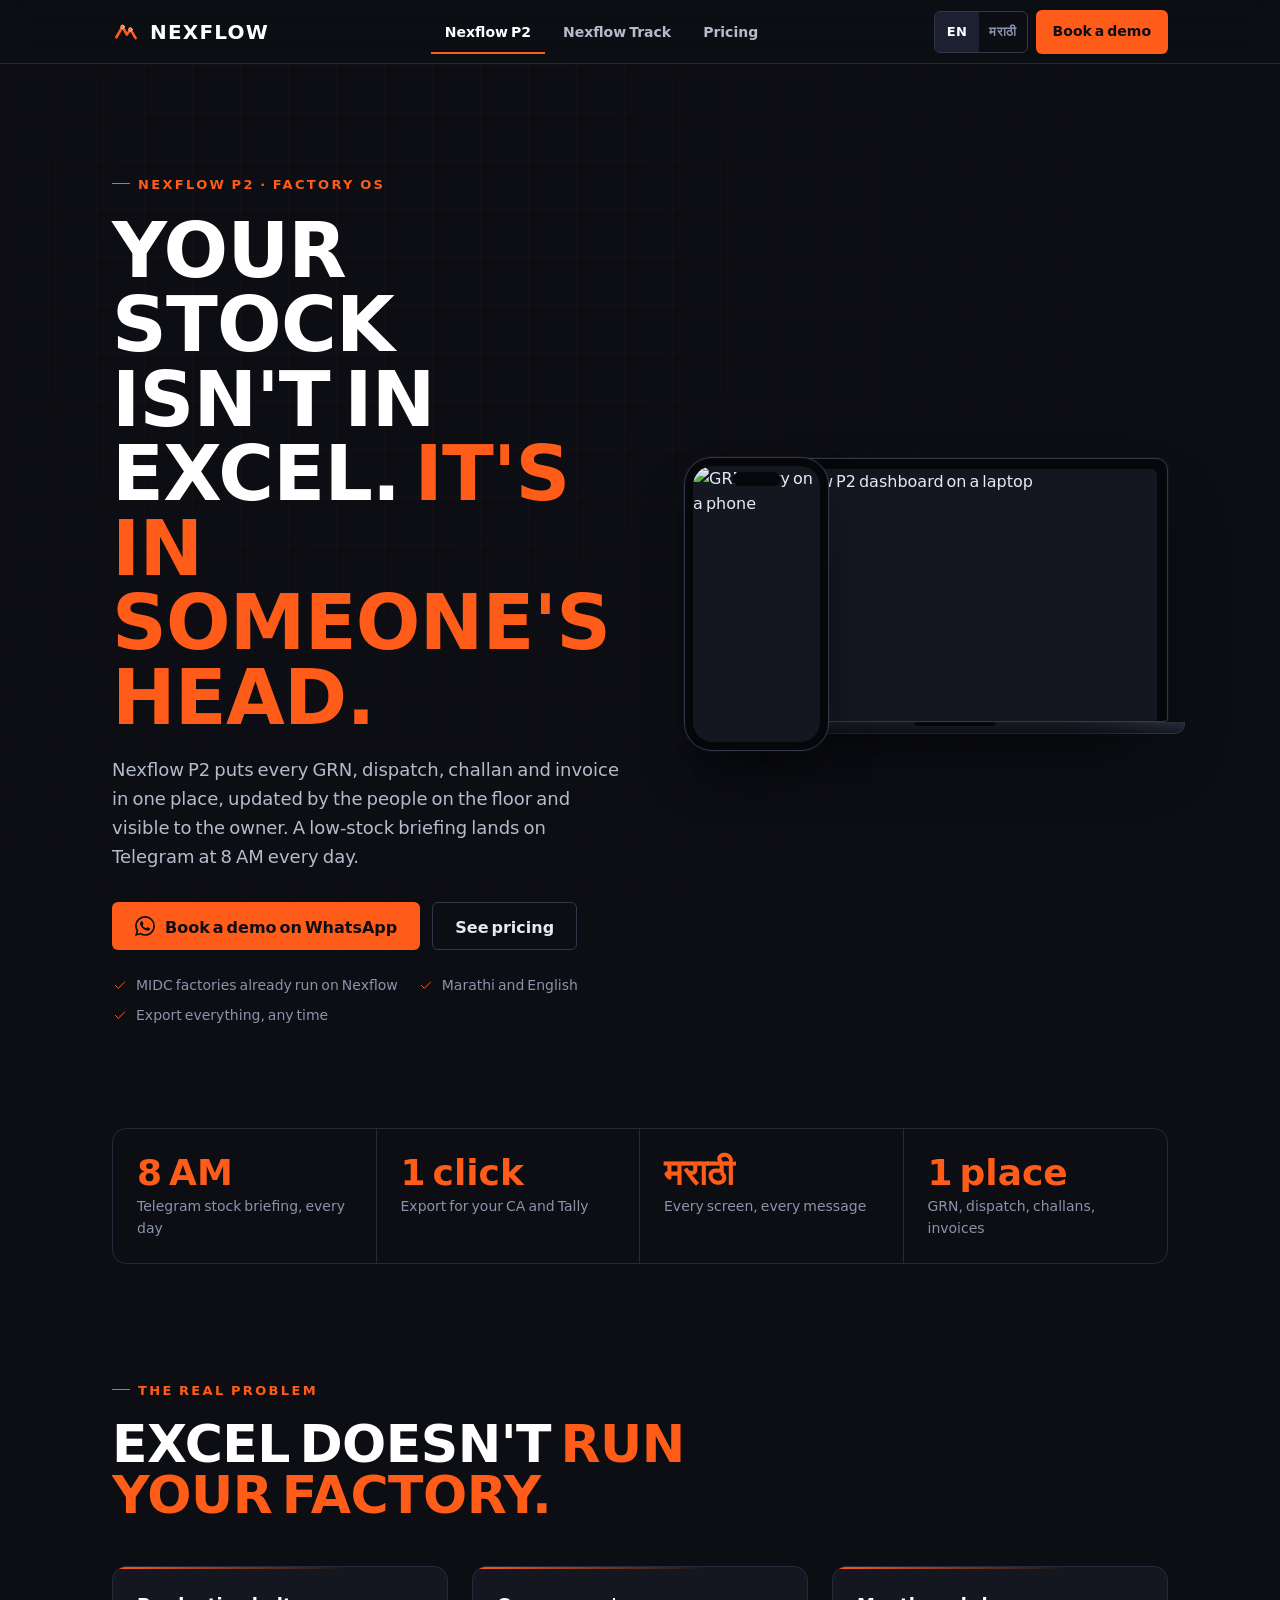
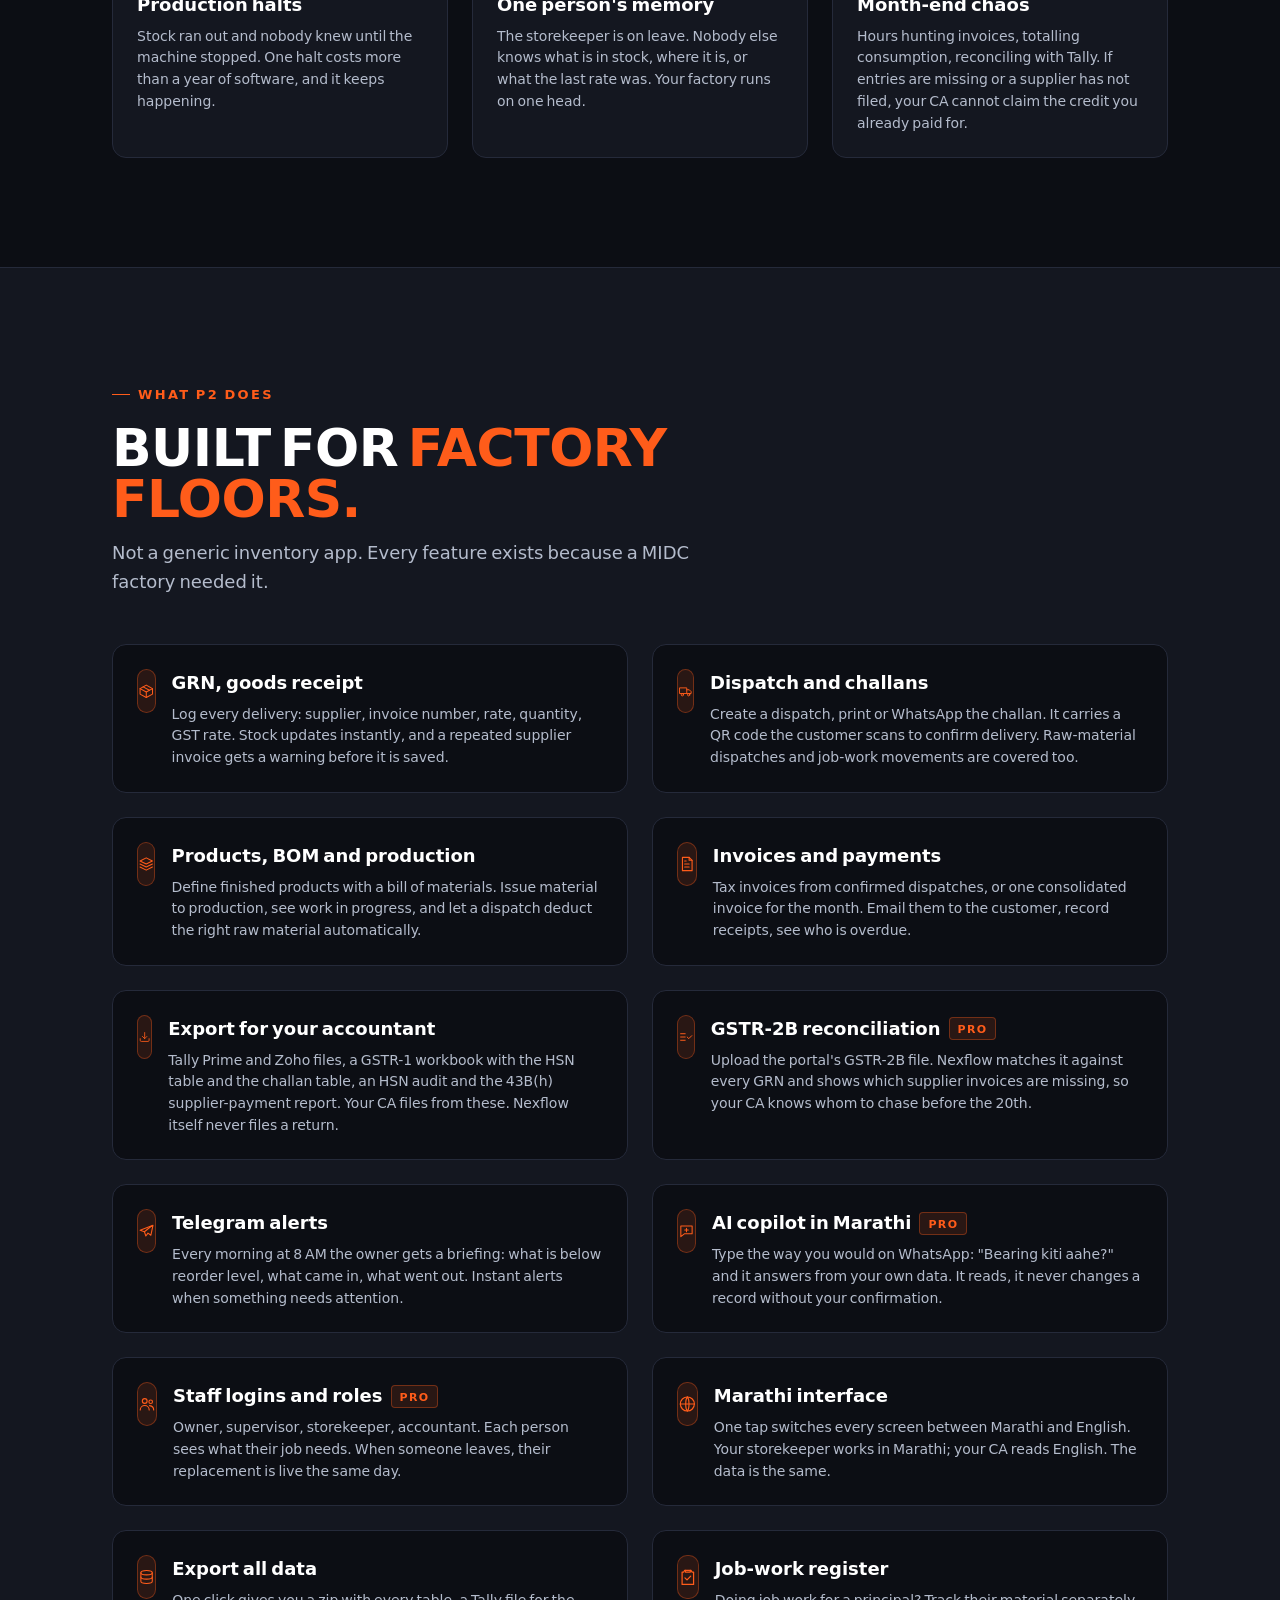
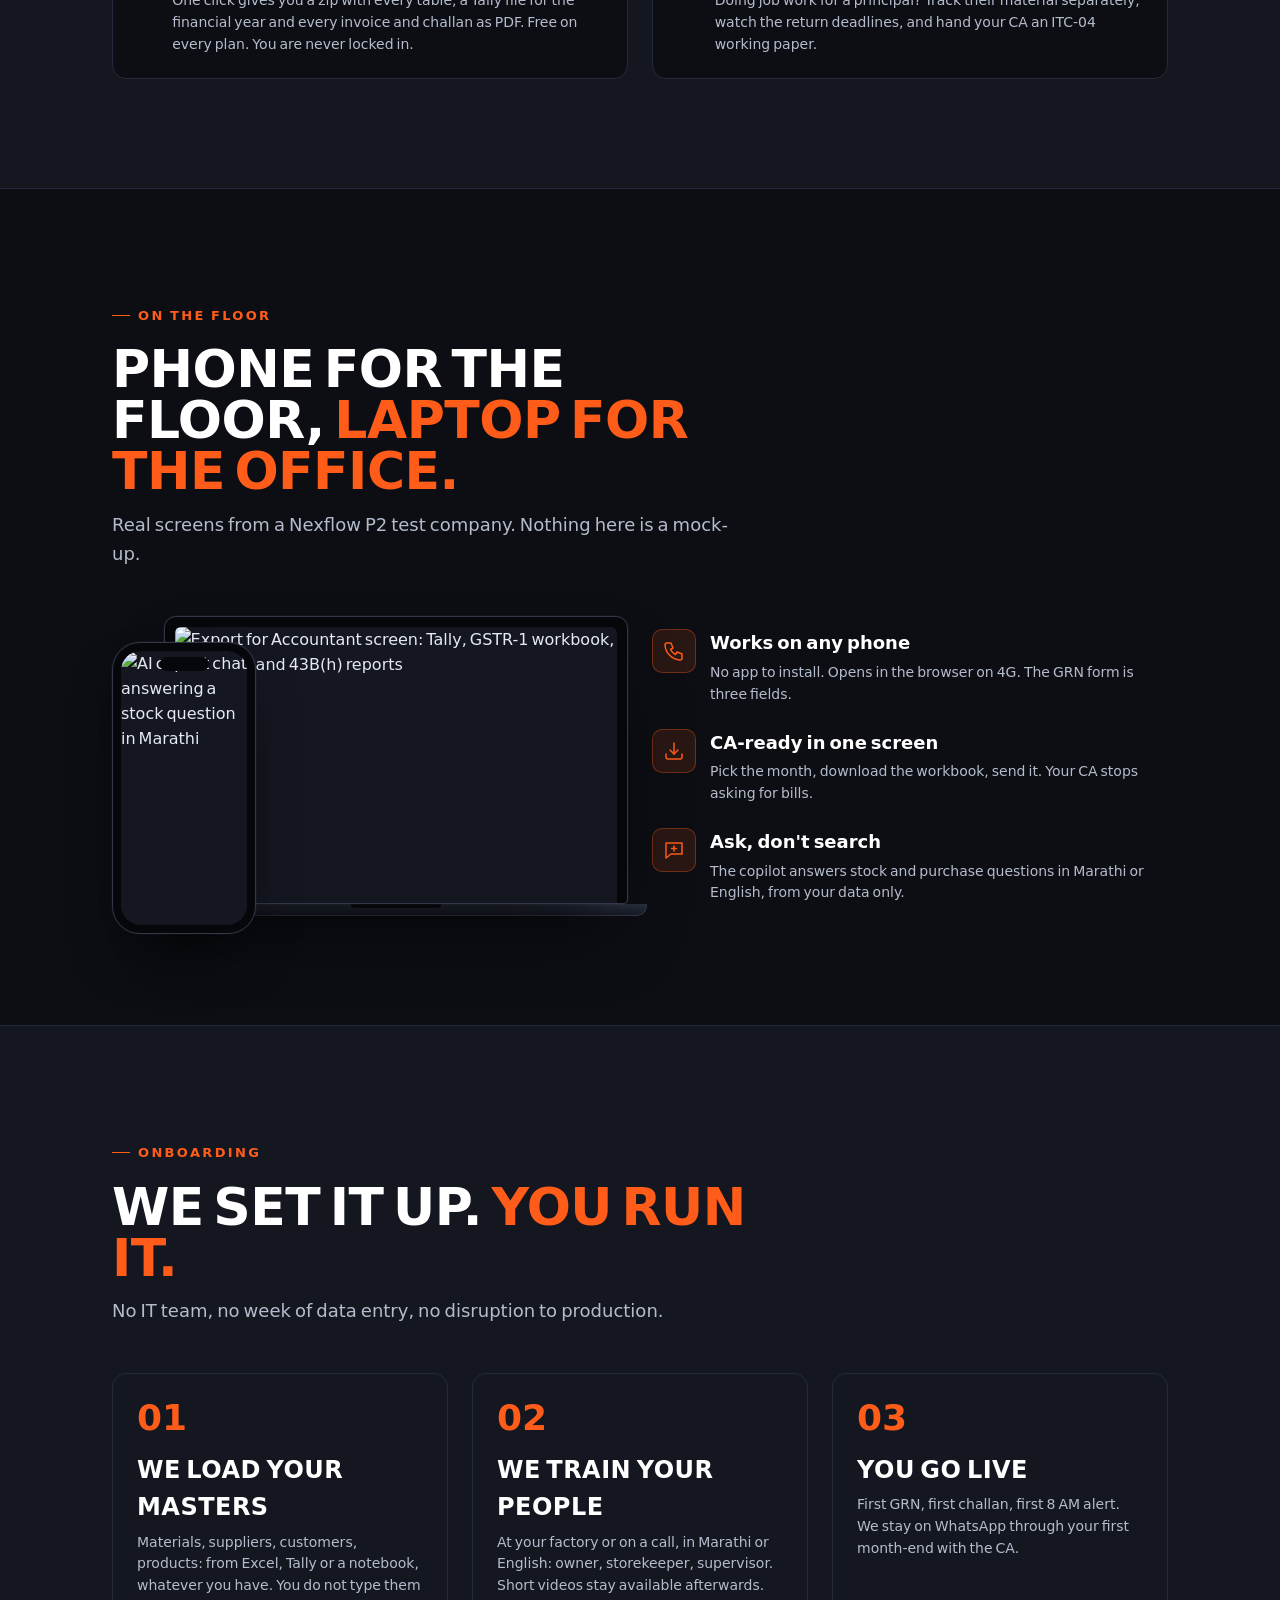
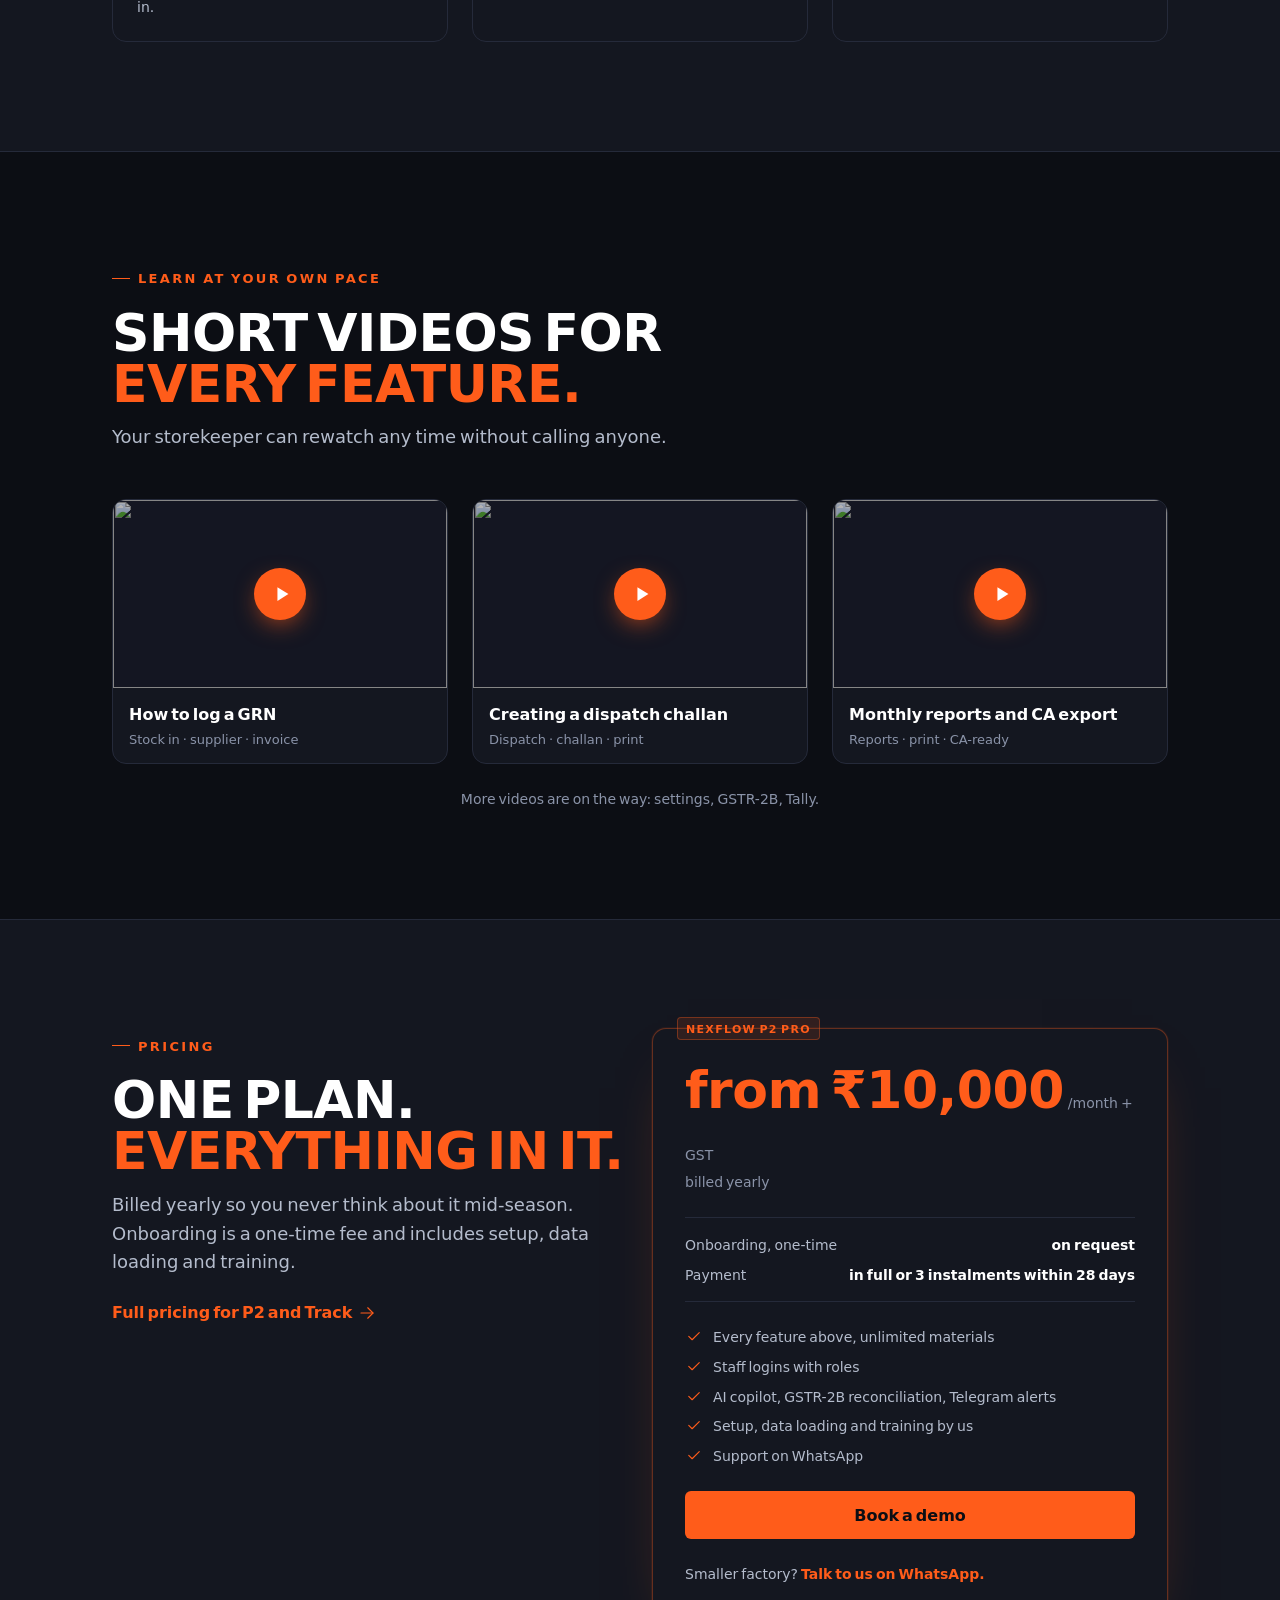
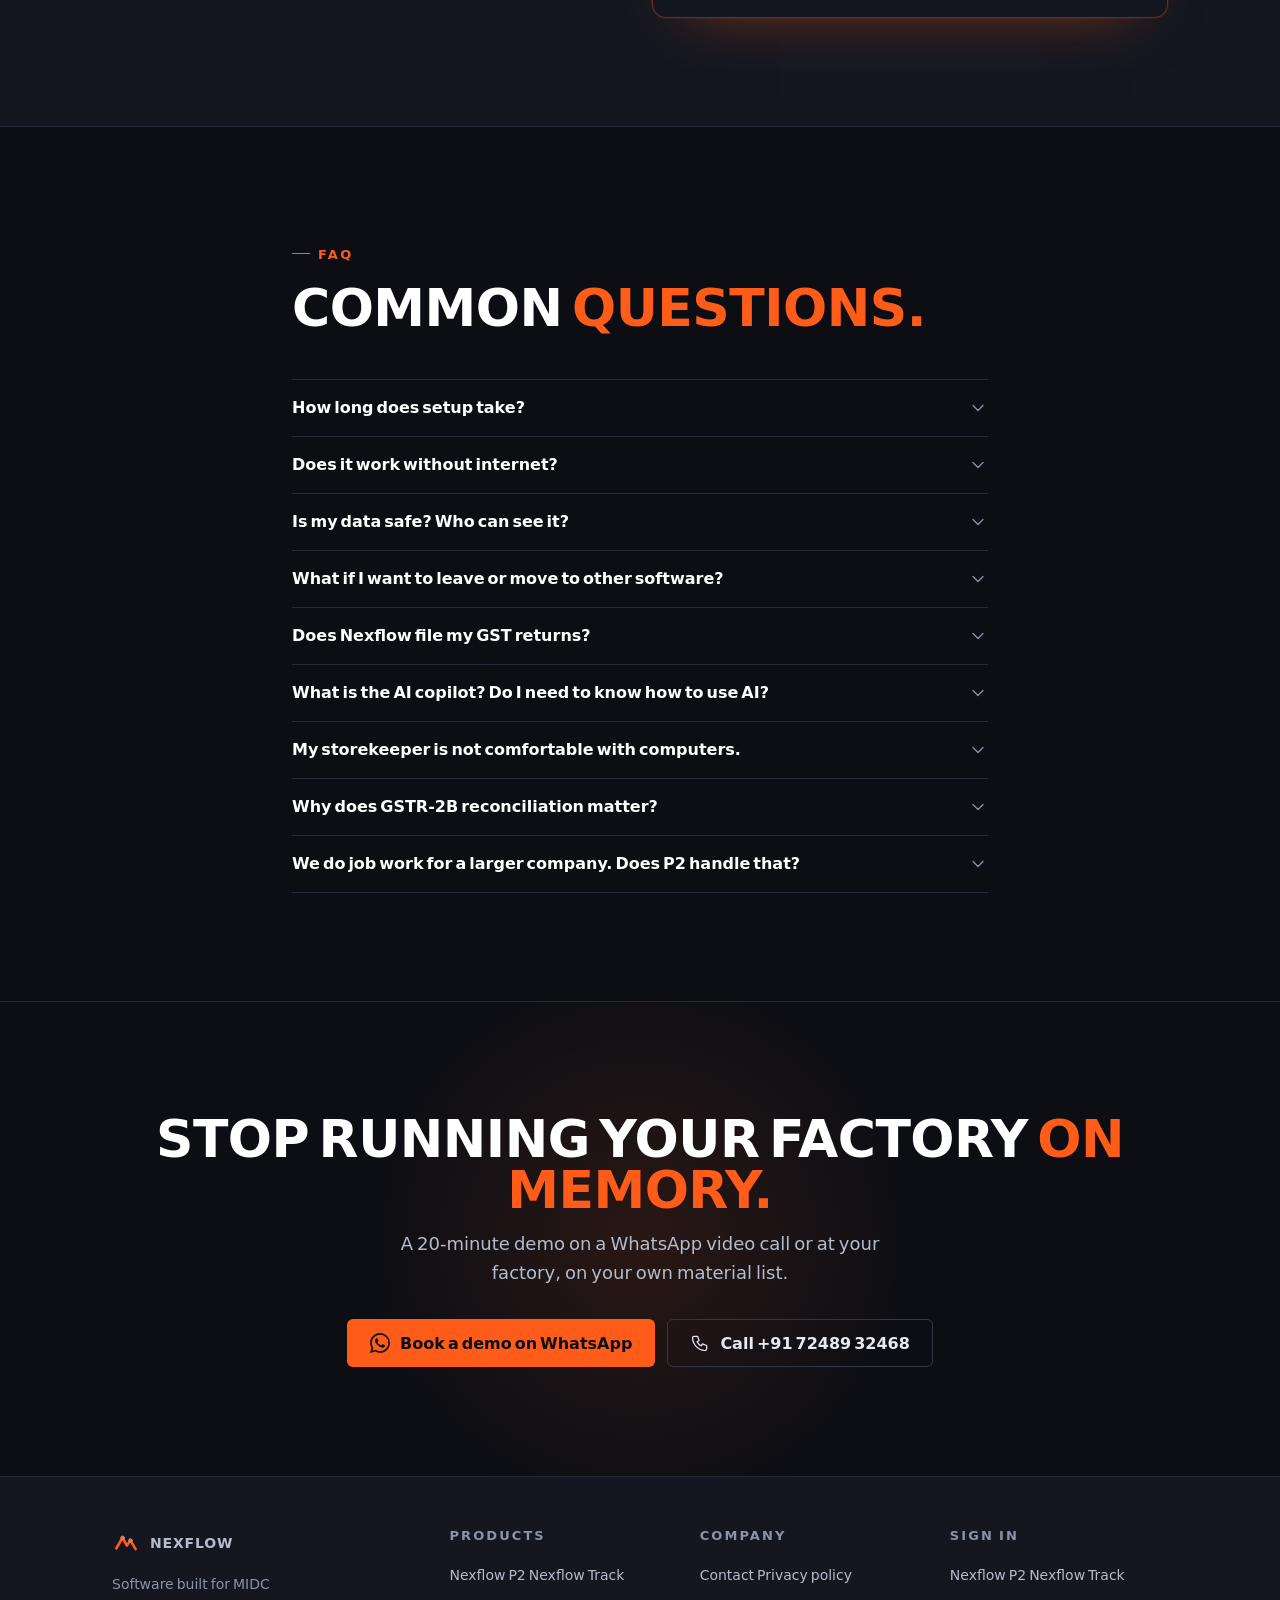
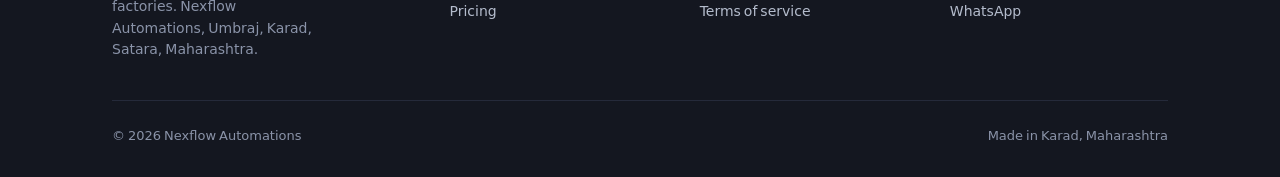
==== p2.html @ fe3bea5f "Site v2: company home, P2, Track placeholder, pricing, privacy, terms (static HTML/CSS/JS, no build)" ====
<!DOCTYPE html>
<html lang="en">
<head>
<meta charset="UTF-8">
<meta name="viewport" content="width=device-width, initial-scale=1">
<title>Nexflow P2 — Raw material, GRN, challans and CA exports for MIDC factories</title>
<meta name="description" content="Nexflow P2 is the factory OS for MIDC manufacturers: raw material stock, GRN, dispatch and challans, BOM, invoices, Tally and GSTR-1 exports, GSTR-2B reconciliation, Telegram alerts and an AI copilot in Marathi.">
<link rel="canonical" href="https://www.nexflowautomations.in/p2">
<meta property="og:type" content="website">
<meta property="og:site_name" content="Nexflow Automations">
<meta property="og:title" content="Nexflow P2 — The factory OS for MIDC manufacturers">
<meta property="og:description" content="Stock, GRN, challans, invoices and the CA's month-end in one place. Marathi and English. Telegram alert at 8 AM every day.">
<meta property="og:url" content="https://www.nexflowautomations.in/p2">
<meta property="og:image" content="https://www.nexflowautomations.in/assets/og.png">
<meta property="og:image:width" content="1200">
<meta property="og:image:height" content="630">
<meta property="og:locale" content="en_IN">
<meta name="twitter:card" content="summary_large_image">
<meta name="theme-color" content="#0c0e14">
<link rel="icon" href="assets/favicon.svg" type="image/svg+xml">
<link rel="icon" href="assets/favicon-32.png" sizes="32x32" type="image/png">
<link rel="apple-touch-icon" href="assets/apple-touch-icon.png">
<link rel="preload" href="assets/fonts/BarlowCondensed-900.woff2" as="font" type="font/woff2" crossorigin>
<link rel="preload" href="assets/fonts/Barlow-400.woff2" as="font" type="font/woff2" crossorigin>
<link rel="stylesheet" href="css/site.css">
<script>document.documentElement.classList.add('js');</script>
<script src="js/site.js" defer></script>
<script type="application/ld+json">
{
  "@context": "https://schema.org",
  "@type": "SoftwareApplication",
  "name": "Nexflow P2",
  "applicationCategory": "BusinessApplication",
  "operatingSystem": "Web",
  "url": "https://www.nexflowautomations.in/p2",
  "description": "Raw material inventory, GRN, dispatch and challans, BOM, invoices, CA and Tally exports, GSTR-2B reconciliation and Telegram alerts for MIDC manufacturing factories.",
  "inLanguage": ["en", "mr"],
  "publisher": { "@id": "https://www.nexflowautomations.in/#org" }
}
</script>
</head>
<body>

<!-- header -->
<a class="sr-only" href="#main" data-i18n="nav.skip">Skip to content</a>
<header class="site-header">
  <div class="container">
    <a class="brand" href="/" aria-label="Nexflow Automations, home"><svg class="icon" aria-hidden="true" viewBox="0 0 64 64"><use href="assets/icons.svg#mark"/></svg>Nexflow</a>
    <nav class="nav" aria-label="Main">
      <a class="nav-link" href="/p2" data-i18n="nav.p2">Nexflow P2</a>
      <a class="nav-link" href="/track" data-i18n="nav.track">Nexflow Track</a>
      <a class="nav-link" href="/pricing" data-i18n="nav.pricing">Pricing</a>
    </nav>
    <div class="header-actions">
      <div class="lang-toggle" role="group" aria-label="Language">
        <button type="button" data-lang="en" aria-pressed="true" lang="en">EN</button>
        <button type="button" data-lang="mr" aria-pressed="false" lang="mr">मराठी</button>
      </div>
      <a class="btn btn--primary btn--sm header-cta" data-cta="p2" href="https://wa.me/917248932468?text=Hi%20Nexflow%2C%20I%20want%20a%20demo%20of%20Nexflow%20P2%20for%20my%20factory.">Book a demo</a>
      <button type="button" class="menu-btn" aria-expanded="false" aria-controls="drawer" aria-label="Menu"><svg class="icon" aria-hidden="true"><use href="assets/icons.svg#menu"/></svg></button>
    </div>
  </div>
</header>
<div class="drawer" id="drawer" data-open="false">
  <a href="/p2" data-i18n="nav.p2">Nexflow P2</a>
  <a href="/track" data-i18n="nav.track">Nexflow Track</a>
  <a href="/pricing" data-i18n="nav.pricing">Pricing</a>
  <a href="https://nexflowautomations.in/login.html" data-i18n="nav.signinP2">Sign in to Nexflow P2</a>
  <a href="https://track.nexflowautomations.in/" data-i18n="nav.signinTrack">Sign in to Nexflow Track</a>
  <a class="btn btn--primary" data-cta="p2" href="https://wa.me/917248932468?text=Hi%20Nexflow%2C%20I%20want%20a%20demo%20of%20Nexflow%20P2%20for%20my%20factory.">Book a demo</a>
</div>
<!-- /header -->

<main id="main">

<!-- HERO -->
<section class="hero">
  <div class="container hero__inner">
    <div class="hero__copy">
      <p class="eyebrow" data-i18n="p2.hero.eyebrow">Nexflow P2 · Factory OS</p>
      <h1 class="display display--hero" data-i18n-html="p2.hero.title">Your stock isn't in Excel. <em>It's in someone's head.</em></h1>
      <p class="lead" data-i18n="p2.hero.lead">Nexflow P2 puts every GRN, dispatch, challan and invoice in one place, updated by the people on the floor and visible to the owner. A low-stock briefing lands on Telegram at 8 AM every day.</p>
      <div class="btn-row">
        <a class="btn btn--primary" data-cta="p2" href="https://wa.me/917248932468?text=Hi%20Nexflow%2C%20I%20want%20a%20demo%20of%20Nexflow%20P2%20for%20my%20factory."><svg class="icon icon--fill" aria-hidden="true"><use href="assets/icons.svg#whatsapp"/></svg><span data-i18n="cta.demo">Book a demo on WhatsApp</span></a>
        <a class="btn btn--ghost" href="#pricing" data-i18n="cta.pricing">See pricing</a>
      </div>
      <ul class="hero__trust">
        <li><svg class="icon" aria-hidden="true"><use href="assets/icons.svg#check"/></svg><span data-i18n="trust.live">MIDC factories already run on Nexflow</span></li>
        <li><svg class="icon" aria-hidden="true"><use href="assets/icons.svg#check"/></svg><span data-i18n="trust.lang">Marathi and English</span></li>
        <li><svg class="icon" aria-hidden="true"><use href="assets/icons.svg#check"/></svg><span data-i18n="trust.export">Export everything, any time</span></li>
      </ul>
    </div>
    <div class="hero__visual reveal">
      <div class="device-laptop">
        <div class="device-laptop__screen">
          <picture>
            <source srcset="assets/shots/dashboard-laptop.webp" type="image/webp">
            <img src="assets/shots/dashboard-laptop.jpg" width="1440" height="900" alt="Nexflow P2 dashboard on a laptop" fetchpriority="high" decoding="async">
          </picture>
        </div>
        <div class="device-laptop__base"></div>
      </div>
      <div class="device-phone">
        <picture>
          <source srcset="assets/shots/grn-phone.webp" type="image/webp">
          <img src="assets/shots/grn-phone.jpg" width="780" height="1688" alt="GRN entry on a phone" loading="lazy" decoding="async">
        </picture>
      </div>
    </div>
  </div>
</section>

<!-- STRIP -->
<div class="container reveal">
  <div class="strip">
    <div class="strip__item"><div class="strip__n">8 AM</div><div class="strip__l" data-i18n="p2.strip.1">Telegram stock briefing, every day</div></div>
    <div class="strip__item"><div class="strip__n" data-i18n="p2.strip.2n">1 click</div><div class="strip__l" data-i18n="p2.strip.2">Export for your CA and Tally</div></div>
    <div class="strip__item"><div class="strip__n" lang="mr">मराठी</div><div class="strip__l" data-i18n="p2.strip.3">Every screen, every message</div></div>
    <div class="strip__item"><div class="strip__n" data-i18n="p2.strip.4n">1 place</div><div class="strip__l" data-i18n="p2.strip.4">GRN, dispatch, challans, invoices</div></div>
  </div>
</div>

<!-- PROBLEM -->
<section class="section" id="problem">
  <div class="container">
    <div class="section-head reveal">
      <p class="eyebrow" data-i18n="p2.problem.eyebrow">The real problem</p>
      <h2 class="display display--xl" data-i18n-html="p2.problem.title">Excel doesn't <em>run your factory.</em></h2>
    </div>
    <div class="grid grid--3">
      <article class="card problem reveal">
        <h3 data-i18n="p2.problem.1t">Production halts</h3>
        <p data-i18n="p2.problem.1d">Stock ran out and nobody knew until the machine stopped. One halt costs more than a year of software, and it keeps happening.</p>
      </article>
      <article class="card problem reveal" data-delay="1">
        <h3 data-i18n="p2.problem.2t">One person's memory</h3>
        <p data-i18n="p2.problem.2d">The storekeeper is on leave. Nobody else knows what is in stock, where it is, or what the last rate was. Your factory runs on one head.</p>
      </article>
      <article class="card problem reveal" data-delay="2">
        <h3 data-i18n="p2.problem.3t">Month-end chaos</h3>
        <p data-i18n="p2.problem.3d">Hours hunting invoices, totalling consumption, reconciling with Tally. If entries are missing or a supplier has not filed, your CA cannot claim the credit you already paid for.</p>
      </article>
    </div>
  </div>
</section>

<!-- FEATURES -->
<section class="section section--surface" id="features">
  <div class="container">
    <div class="section-head reveal">
      <p class="eyebrow" data-i18n="p2.features.eyebrow">What P2 does</p>
      <h2 class="display display--xl" data-i18n-html="p2.features.title">Built for <em>factory floors.</em></h2>
      <p class="lead" data-i18n="p2.features.lead">Not a generic inventory app. Every feature exists because a MIDC factory needed it.</p>
    </div>
    <div class="grid grid--2">
      <article class="card card--bg feature reveal">
        <span class="icon-box"><svg class="icon" aria-hidden="true"><use href="assets/icons.svg#grn"/></svg></span>
        <div><h3 data-i18n="p2.f.grn.t">GRN, goods receipt</h3><p data-i18n="p2.f.grn.d">Log every delivery: supplier, invoice number, rate, quantity, GST rate. Stock updates instantly, and a repeated supplier invoice gets a warning before it is saved.</p></div>
      </article>
      <article class="card card--bg feature reveal" data-delay="1">
        <span class="icon-box"><svg class="icon" aria-hidden="true"><use href="assets/icons.svg#dispatch"/></svg></span>
        <div><h3 data-i18n="p2.f.dispatch.t">Dispatch and challans</h3><p data-i18n="p2.f.dispatch.d">Create a dispatch, print or WhatsApp the challan. It carries a QR code the customer scans to confirm delivery. Raw-material dispatches and job-work movements are covered too.</p></div>
      </article>
      <article class="card card--bg feature reveal">
        <span class="icon-box"><svg class="icon" aria-hidden="true"><use href="assets/icons.svg#bom"/></svg></span>
        <div><h3 data-i18n="p2.f.bom.t">Products, BOM and production</h3><p data-i18n="p2.f.bom.d">Define finished products with a bill of materials. Issue material to production, see work in progress, and let a dispatch deduct the right raw material automatically.</p></div>
      </article>
      <article class="card card--bg feature reveal" data-delay="1">
        <span class="icon-box"><svg class="icon" aria-hidden="true"><use href="assets/icons.svg#invoice"/></svg></span>
        <div><h3 data-i18n="p2.f.invoice.t">Invoices and payments</h3><p data-i18n="p2.f.invoice.d">Tax invoices from confirmed dispatches, or one consolidated invoice for the month. Email them to the customer, record receipts, see who is overdue.</p></div>
      </article>
      <article class="card card--bg feature reveal">
        <span class="icon-box"><svg class="icon" aria-hidden="true"><use href="assets/icons.svg#export"/></svg></span>
        <div><h3 data-i18n="p2.f.export.t">Export for your accountant</h3><p data-i18n="p2.f.export.d">Tally Prime and Zoho files, a GSTR-1 workbook with the HSN table and the challan table, an HSN audit and the 43B(h) supplier-payment report. Your CA files from these. Nexflow itself never files a return.</p></div>
      </article>
      <article class="card card--bg feature reveal" data-delay="1">
        <span class="icon-box"><svg class="icon" aria-hidden="true"><use href="assets/icons.svg#reconcile"/></svg></span>
        <div><h3><span data-i18n="p2.f.gstr2b.t">GSTR-2B reconciliation</span> <span class="tag">Pro</span></h3><p data-i18n="p2.f.gstr2b.d">Upload the portal's GSTR-2B file. Nexflow matches it against every GRN and shows which supplier invoices are missing, so your CA knows whom to chase before the 20th.</p></div>
      </article>
      <article class="card card--bg feature reveal">
        <span class="icon-box"><svg class="icon" aria-hidden="true"><use href="assets/icons.svg#telegram"/></svg></span>
        <div><h3 data-i18n="p2.f.telegram.t">Telegram alerts</h3><p data-i18n="p2.f.telegram.d">Every morning at 8 AM the owner gets a briefing: what is below reorder level, what came in, what went out. Instant alerts when something needs attention.</p></div>
      </article>
      <article class="card card--bg feature reveal" data-delay="1">
        <span class="icon-box"><svg class="icon" aria-hidden="true"><use href="assets/icons.svg#ai"/></svg></span>
        <div><h3><span data-i18n="p2.f.ai.t">AI copilot in Marathi</span> <span class="tag">Pro</span></h3><p data-i18n="p2.f.ai.d">Type the way you would on WhatsApp: "Bearing kiti aahe?" and it answers from your own data. It reads, it never changes a record without your confirmation.</p></div>
      </article>
      <article class="card card--bg feature reveal">
        <span class="icon-box"><svg class="icon" aria-hidden="true"><use href="assets/icons.svg#staff"/></svg></span>
        <div><h3><span data-i18n="p2.f.staff.t">Staff logins and roles</span> <span class="tag">Pro</span></h3><p data-i18n="p2.f.staff.d">Owner, supervisor, storekeeper, accountant. Each person sees what their job needs. When someone leaves, their replacement is live the same day.</p></div>
      </article>
      <article class="card card--bg feature reveal" data-delay="1">
        <span class="icon-box"><svg class="icon" aria-hidden="true"><use href="assets/icons.svg#language"/></svg></span>
        <div><h3 data-i18n="p2.f.lang.t">Marathi interface</h3><p data-i18n="p2.f.lang.d">One tap switches every screen between Marathi and English. Your storekeeper works in Marathi; your CA reads English. The data is the same.</p></div>
      </article>
      <article class="card card--bg feature reveal">
        <span class="icon-box"><svg class="icon" aria-hidden="true"><use href="assets/icons.svg#database"/></svg></span>
        <div><h3 data-i18n="p2.f.exportall.t">Export all data</h3><p data-i18n="p2.f.exportall.d">One click gives you a zip with every table, a Tally file for the financial year and every invoice and challan as PDF. Free on every plan. You are never locked in.</p></div>
      </article>
      <article class="card card--bg feature reveal" data-delay="1">
        <span class="icon-box"><svg class="icon" aria-hidden="true"><use href="assets/icons.svg#track"/></svg></span>
        <div><h3 data-i18n="p2.f.jobwork.t">Job-work register</h3><p data-i18n="p2.f.jobwork.d">Doing job work for a principal? Track their material separately, watch the return deadlines, and hand your CA an ITC-04 working paper.</p></div>
      </article>
    </div>
  </div>
</section>

<!-- SCREENS -->
<section class="section" id="screens">
  <div class="container">
    <div class="section-head reveal">
      <p class="eyebrow" data-i18n="p2.screens.eyebrow">On the floor</p>
      <h2 class="display display--xl" data-i18n-html="p2.screens.title">Phone for the floor, <em>laptop for the office.</em></h2>
      <p class="lead" data-i18n="p2.screens.lead">Real screens from a Nexflow P2 test company. Nothing here is a mock-up.</p>
    </div>
    <div class="grid grid--2" style="align-items:center">
      <div class="shot-pair reveal">
        <div class="device-laptop">
          <div class="device-laptop__screen">
            <picture>
              <source srcset="assets/shots/export-laptop.webp" type="image/webp">
              <img src="assets/shots/export-laptop.jpg" width="1440" height="900" alt="Export for Accountant screen: Tally, GSTR-1 workbook, HSN audit and 43B(h) reports" loading="lazy" decoding="async">
            </picture>
          </div>
          <div class="device-laptop__base"></div>
        </div>
        <div class="device-phone">
          <picture>
            <source srcset="assets/shots/chat-phone.webp" type="image/webp">
            <img src="assets/shots/chat-phone.jpg" width="780" height="1688" alt="AI copilot chat answering a stock question in Marathi" loading="lazy" decoding="async">
          </picture>
        </div>
      </div>
      <div class="reveal" data-delay="1">
        <div class="why">
          <div class="why__item"><span class="icon-box"><svg class="icon" aria-hidden="true"><use href="assets/icons.svg#phone"/></svg></span><div><h3 data-i18n="p2.screens.1t">Works on any phone</h3><p data-i18n="p2.screens.1d">No app to install. Opens in the browser on 4G. The GRN form is three fields.</p></div></div>
          <div class="why__item"><span class="icon-box"><svg class="icon" aria-hidden="true"><use href="assets/icons.svg#export"/></svg></span><div><h3 data-i18n="p2.screens.2t">CA-ready in one screen</h3><p data-i18n="p2.screens.2d">Pick the month, download the workbook, send it. Your CA stops asking for bills.</p></div></div>
          <div class="why__item"><span class="icon-box"><svg class="icon" aria-hidden="true"><use href="assets/icons.svg#ai"/></svg></span><div><h3 data-i18n="p2.screens.3t">Ask, don't search</h3><p data-i18n="p2.screens.3d">The copilot answers stock and purchase questions in Marathi or English, from your data only.</p></div></div>
        </div>
      </div>
    </div>
  </div>
</section>

<!-- HOW IT WORKS -->
<section class="section section--surface" id="how-it-works">
  <div class="container">
    <div class="section-head reveal">
      <p class="eyebrow" data-i18n="p2.how.eyebrow">Onboarding</p>
      <h2 class="display display--xl" data-i18n-html="p2.how.title">We set it up. <em>You run it.</em></h2>
      <p class="lead" data-i18n="p2.how.lead">No IT team, no week of data entry, no disruption to production.</p>
    </div>
    <div class="steps">
      <div class="step reveal"><h3 data-i18n="p2.how.1t">We load your masters</h3><p data-i18n="p2.how.1d">Materials, suppliers, customers, products: from Excel, Tally or a notebook, whatever you have. You do not type them in.</p></div>
      <div class="step reveal" data-delay="1"><h3 data-i18n="p2.how.2t">We train your people</h3><p data-i18n="p2.how.2d">At your factory or on a call, in Marathi or English: owner, storekeeper, supervisor. Short videos stay available afterwards.</p></div>
      <div class="step reveal" data-delay="2"><h3 data-i18n="p2.how.3t">You go live</h3><p data-i18n="p2.how.3d">First GRN, first challan, first 8 AM alert. We stay on WhatsApp through your first month-end with the CA.</p></div>
    </div>
  </div>
</section>

<!-- VIDEOS -->
<section class="section" id="videos">
  <div class="container">
    <div class="section-head reveal">
      <p class="eyebrow" data-i18n="p2.videos.eyebrow">Learn at your own pace</p>
      <h2 class="display display--xl" data-i18n-html="p2.videos.title">Short videos for <em>every feature.</em></h2>
      <p class="lead" data-i18n="p2.videos.lead">Your storekeeper can rewatch any time without calling anyone.</p>
    </div>
    <div class="grid grid--3">
      <a class="video reveal" href="https://youtu.be/8B1U1jIhAMA" target="_blank" rel="noopener">
        <div class="video__thumb"><img src="https://i.ytimg.com/vi/8B1U1jIhAMA/mqdefault.jpg" width="320" height="180" alt="" loading="lazy" decoding="async"><div class="video__play"><span><svg class="icon icon--fill" aria-hidden="true"><use href="assets/icons.svg#play"/></svg></span></div></div>
        <div class="video__body"><h3 data-i18n="p2.videos.1t">How to log a GRN</h3><p data-i18n="p2.videos.1d">Stock in · supplier · invoice</p></div>
      </a>
      <a class="video reveal" data-delay="1" href="https://youtu.be/2O0dh4mPFk8" target="_blank" rel="noopener">
        <div class="video__thumb"><img src="https://i.ytimg.com/vi/2O0dh4mPFk8/mqdefault.jpg" width="320" height="180" alt="" loading="lazy" decoding="async"><div class="video__play"><span><svg class="icon icon--fill" aria-hidden="true"><use href="assets/icons.svg#play"/></svg></span></div></div>
        <div class="video__body"><h3 data-i18n="p2.videos.2t">Creating a dispatch challan</h3><p data-i18n="p2.videos.2d">Dispatch · challan · print</p></div>
      </a>
      <a class="video reveal" data-delay="2" href="https://youtu.be/yVOZu0HAkZI" target="_blank" rel="noopener">
        <div class="video__thumb"><img src="https://i.ytimg.com/vi/yVOZu0HAkZI/mqdefault.jpg" width="320" height="180" alt="" loading="lazy" decoding="async"><div class="video__play"><span><svg class="icon icon--fill" aria-hidden="true"><use href="assets/icons.svg#play"/></svg></span></div></div>
        <div class="video__body"><h3 data-i18n="p2.videos.3t">Monthly reports and CA export</h3><p data-i18n="p2.videos.3d">Reports · print · CA-ready</p></div>
      </a>
    </div>
    <p class="small muted center mt-3" data-i18n="p2.videos.more">More videos are on the way: settings, GSTR-2B, Tally.</p>
  </div>
</section>

<!-- PRICING SUMMARY -->
<section class="section section--surface" id="pricing">
  <div class="container">
    <div class="grid grid--2" style="align-items:start">
      <div class="section-head reveal" style="margin-bottom:0">
        <p class="eyebrow" data-i18n="p2.pricing.eyebrow">Pricing</p>
        <h2 class="display display--xl" data-i18n-html="p2.pricing.title">One plan. <em>Everything in it.</em></h2>
        <p class="lead" data-i18n="p2.pricing.lead">Billed yearly so you never think about it mid-season. Onboarding is a one-time fee and includes setup, data loading and training.</p>
        <p class="mt-3"><a class="link" href="/pricing"><span data-i18n="p2.pricing.full">Full pricing for P2 and Track</span><svg class="icon icon--sm" aria-hidden="true"><use href="assets/icons.svg#arrow"/></svg></a></p>
      </div>
      <article class="card price-card card--accent reveal" data-delay="1">
        <span class="tag price-card__label" data-i18n="pricing.p2.label">Nexflow P2 Pro</span>
        <div>
          <div class="price-amount price-amount--accent"><span data-i18n="pricing.from">from</span> ₹<span data-price="p2Pro.monthlyFrom">10,000</span><small data-i18n="pricing.perMonth">/month + GST</small></div>
          <div class="price-sub" data-i18n="pricing.p2.billed">billed yearly</div>
        </div>
        <div class="price-rows">
          <div class="price-row"><span data-i18n="pricing.onboarding">Onboarding, one-time</span><b data-i18n="pricing.p2.onboardingTodo">on request</b></div>
          <div class="price-row"><span data-i18n="pricing.payment">Payment</span><b data-i18n="pricing.p2.payment">in full or 3 instalments within 28 days</b></div>
        </div>
        <ul class="checks">
          <li><svg class="icon" aria-hidden="true"><use href="assets/icons.svg#check"/></svg><span data-i18n="pricing.p2.i1">Every feature above, unlimited materials</span></li>
          <li><svg class="icon" aria-hidden="true"><use href="assets/icons.svg#check"/></svg><span data-i18n="pricing.p2.i2">Staff logins with roles</span></li>
          <li><svg class="icon" aria-hidden="true"><use href="assets/icons.svg#check"/></svg><span data-i18n="pricing.p2.i3">AI copilot, GSTR-2B reconciliation, Telegram alerts</span></li>
          <li><svg class="icon" aria-hidden="true"><use href="assets/icons.svg#check"/></svg><span data-i18n="pricing.p2.i4">Setup, data loading and training by us</span></li>
          <li><svg class="icon" aria-hidden="true"><use href="assets/icons.svg#check"/></svg><span data-i18n="pricing.p2.i5">Support on WhatsApp</span></li>
        </ul>
        <a class="btn btn--primary btn--block" data-cta="p2" href="https://wa.me/917248932468?text=Hi%20Nexflow%2C%20I%20want%20a%20demo%20of%20Nexflow%20P2%20for%20my%20factory.">Book a demo</a>
        <p class="price-note"><span data-i18n="pricing.p2.smaller">Smaller factory?</span> <a class="link" href="https://wa.me/917248932468?text=Hi%20Nexflow%2C%20I%20run%20a%20smaller%20factory%20and%20want%20to%20talk%20about%20Nexflow%20P2%20pricing." data-wa="smaller" data-i18n="pricing.p2.smallerLink">Talk to us on WhatsApp.</a></p>
      </article>
    </div>
  </div>
</section>

<!-- FAQ -->
<section class="section" id="faq">
  <div class="container container--narrow">
    <div class="section-head reveal">
      <p class="eyebrow" data-i18n="p2.faq.eyebrow">FAQ</p>
      <h2 class="display display--xl" data-i18n-html="p2.faq.title">Common <em>questions.</em></h2>
    </div>
    <div class="faq reveal">
      <details>
        <summary><span data-i18n="p2.faq.1q">How long does setup take?</span><svg class="icon" aria-hidden="true"><use href="assets/icons.svg#chevron"/></svg></summary>
        <p class="faq__a" data-i18n="p2.faq.1a">Most factories are live within a week of sharing their material and supplier lists. We agree the go-live date with you before you pay, and we do the loading and training ourselves.</p>
      </details>
      <details>
        <summary><span data-i18n="p2.faq.2q">Does it work without internet?</span><svg class="icon" aria-hidden="true"><use href="assets/icons.svg#chevron"/></svg></summary>
        <p class="faq__a" data-i18n="p2.faq.2a">It needs internet, like WhatsApp does. A 4G phone is enough. There is nothing to install and nothing to back up on your side.</p>
      </details>
      <details>
        <summary><span data-i18n="p2.faq.3q">Is my data safe? Who can see it?</span><svg class="icon" aria-hidden="true"><use href="assets/icons.svg#chevron"/></svg></summary>
        <p class="faq__a" data-i18n="p2.faq.3a">Each company's data is isolated by database access rules, encrypted in transit and at rest, and backed up daily. You can export everything any time. Nexflow staff look at your data only to help you, when you ask.</p>
      </details>
      <details>
        <summary><span data-i18n="p2.faq.4q">What if I want to leave or move to other software?</span><svg class="icon" aria-hidden="true"><use href="assets/icons.svg#chevron"/></svg></summary>
        <p class="faq__a" data-i18n="p2.faq.4a">Export everything in one click: every table as a spreadsheet, a Tally file and every invoice and challan as PDF. Your data was always yours.</p>
      </details>
      <details>
        <summary><span data-i18n="p2.faq.5q">Does Nexflow file my GST returns?</span><svg class="icon" aria-hidden="true"><use href="assets/icons.svg#chevron"/></svg></summary>
        <p class="faq__a" data-i18n="p2.faq.5a">No. Nexflow prepares the invoices and the exports your CA needs: the GSTR-1 workbook, the Tally file, the HSN audit and the GSTR-2B reconciliation. Filing stays with your CA, as it should.</p>
      </details>
      <details>
        <summary><span data-i18n="p2.faq.6q">What is the AI copilot? Do I need to know how to use AI?</span><svg class="icon" aria-hidden="true"><use href="assets/icons.svg#chevron"/></svg></summary>
        <p class="faq__a" data-i18n="p2.faq.6a">No. You type in Marathi, Hindi or English the way you would on WhatsApp, and it answers from your own stock and purchase data. It is read-only: it never changes a record on its own. It is part of the Pro plan, with a daily limit of questions.</p>
      </details>
      <details>
        <summary><span data-i18n="p2.faq.7q">My storekeeper is not comfortable with computers.</span><svg class="icon" aria-hidden="true"><use href="assets/icons.svg#chevron"/></svg></summary>
        <p class="faq__a" data-i18n="p2.faq.7a">If he can use WhatsApp, he can use P2. The GRN form is three fields, in Marathi. We train him at the factory and the videos stay available.</p>
      </details>
      <details>
        <summary><span data-i18n="p2.faq.8q">Why does GSTR-2B reconciliation matter?</span><svg class="icon" aria-hidden="true"><use href="assets/icons.svg#chevron"/></svg></summary>
        <p class="faq__a" data-i18n="p2.faq.8a">Your input credit depends on your suppliers filing their returns. If one has not, that credit is not available to you even though you paid the GST. Reconciliation shows exactly which supplier invoice is missing, so your CA can chase it before the filing date instead of discovering it afterwards.</p>
      </details>
      <details>
        <summary><span data-i18n="p2.faq.9q">We do job work for a larger company. Does P2 handle that?</span><svg class="icon" aria-hidden="true"><use href="assets/icons.svg#chevron"/></svg></summary>
        <p class="faq__a" data-i18n="p2.faq.9a">Yes. The principal's material is tracked separately from your own stock, challans carry the right movement purpose, the job-work register watches return deadlines, and your CA gets an ITC-04 working paper.</p>
      </details>
    </div>
  </div>
</section>

<!-- CTA -->
<section class="section cta-band">
  <div class="container">
    <h2 class="display display--xl reveal" data-i18n-html="p2.cta.title">Stop running your factory <em>on memory.</em></h2>
    <p class="lead reveal" data-i18n="p2.cta.lead">A 20-minute demo on a WhatsApp video call or at your factory, on your own material list.</p>
    <div class="btn-row reveal">
      <a class="btn btn--primary" data-cta="p2" href="https://wa.me/917248932468?text=Hi%20Nexflow%2C%20I%20want%20a%20demo%20of%20Nexflow%20P2%20for%20my%20factory."><svg class="icon icon--fill" aria-hidden="true"><use href="assets/icons.svg#whatsapp"/></svg><span data-i18n="cta.demo">Book a demo on WhatsApp</span></a>
      <a class="btn btn--ghost" href="tel:+917248932468"><svg class="icon" aria-hidden="true"><use href="assets/icons.svg#phone"/></svg><span data-i18n="cta.call">Call +91 72489 32468</span></a>
    </div>
  </div>
</section>

</main>

<!-- footer -->
<footer class="site-footer">
  <div class="container">
    <div class="footer-grid">
      <div class="footer-col">
        <a class="brand" href="/" aria-label="Nexflow Automations, home"><svg class="icon" aria-hidden="true" viewBox="0 0 64 64"><use href="assets/icons.svg#mark"/></svg>Nexflow</a>
        <p data-i18n="footer.tagline">Software built for MIDC factories. Nexflow Automations, Umbraj, Karad, Satara, Maharashtra.</p>
      </div>
      <div class="footer-col">
        <h3 data-i18n="footer.products">Products</h3>
        <a href="/p2" data-i18n="nav.p2">Nexflow P2</a>
        <a href="/track" data-i18n="nav.track">Nexflow Track</a>
        <a href="/pricing" data-i18n="nav.pricing">Pricing</a>
      </div>
      <div class="footer-col">
        <h3 data-i18n="footer.company">Company</h3>
        <a href="/#contact" data-i18n="footer.contact">Contact</a>
        <a href="/privacy" data-i18n="footer.privacy">Privacy policy</a>
        <a href="/terms" data-i18n="footer.terms">Terms of service</a>
      </div>
      <div class="footer-col">
        <h3 data-i18n="footer.signin">Sign in</h3>
        <a href="https://nexflowautomations.in/login.html" data-i18n="nav.p2">Nexflow P2</a>
        <a href="https://track.nexflowautomations.in/" data-i18n="nav.track">Nexflow Track</a>
        <a href="https://wa.me/917248932468?text=Hi%20Nexflow%2C%20I%20have%20a%20question." data-wa="general">WhatsApp</a>
      </div>
    </div>
    <div class="footer-bottom">
      <span>© 2026 Nexflow Automations</span>
      <span data-i18n="footer.made">Made in Karad, Maharashtra</span>
    </div>
  </div>
</footer>
<div class="wa-bar">
  <a class="btn" href="https://wa.me/917248932468?text=Hi%20Nexflow%2C%20I%20saw%20your%20website%20and%20want%20to%20book%20a%20demo." data-wa="demo"><svg class="icon icon--fill" aria-hidden="true"><use href="assets/icons.svg#whatsapp"/></svg><span data-i18n="cta.demo">Book a demo on WhatsApp</span></a>
</div>
<!-- /footer -->

</body>
</html>
---- css/site.css ----
/* Nexflow Automations — company site
   Plain CSS, mobile-first, no build step. Tokens first, then components. */

/* ---------- Fonts (self-hosted, OFL) ---------- */
@font-face { font-family: 'Barlow'; font-style: normal; font-weight: 400; font-display: swap; src: url('../assets/fonts/Barlow-400.woff2') format('woff2'); }
@font-face { font-family: 'Barlow'; font-style: normal; font-weight: 500; font-display: swap; src: url('../assets/fonts/Barlow-500.woff2') format('woff2'); }
@font-face { font-family: 'Barlow'; font-style: normal; font-weight: 600; font-display: swap; src: url('../assets/fonts/Barlow-600.woff2') format('woff2'); }
@font-face { font-family: 'Barlow'; font-style: normal; font-weight: 700; font-display: swap; src: url('../assets/fonts/Barlow-700.woff2') format('woff2'); }
@font-face { font-family: 'Barlow Condensed'; font-style: normal; font-weight: 700; font-display: swap; src: url('../assets/fonts/BarlowCondensed-700.woff2') format('woff2'); }
@font-face { font-family: 'Barlow Condensed'; font-style: normal; font-weight: 800; font-display: swap; src: url('../assets/fonts/BarlowCondensed-800.woff2') format('woff2'); }
@font-face { font-family: 'Barlow Condensed'; font-style: normal; font-weight: 900; font-display: swap; src: url('../assets/fonts/BarlowCondensed-900.woff2') format('woff2'); }

/* ---------- Tokens ---------- */
:root {
  --bg: #0c0e14;
  --surface: #141720;
  --surface-2: #1c2030;
  --border: #252a3a;
  --border-strong: #323849;
  --orange: #ff5c1a;
  --orange-deep: #e84400;
  --orange-tint: rgba(255, 92, 26, 0.12);
  --orange-line: rgba(255, 92, 26, 0.35);
  --green: #25d366;
  --text: #e6e9f2;
  --text-2: #b4bccc;
  --muted: #8a93a8;
  --white: #ffffff;

  --font-body: 'Barlow', 'Noto Sans Devanagari', 'Mukta', 'Nirmala UI', system-ui, -apple-system, 'Segoe UI', sans-serif;
  --font-display: 'Barlow Condensed', 'Noto Sans Devanagari', 'Mukta', 'Nirmala UI', system-ui, sans-serif;

  /* type scale */
  --t-xs: 0.8125rem;   /* 13 */
  --t-sm: 0.875rem;    /* 14 */
  --t-base: 1rem;      /* 16 */
  --t-md: 1.125rem;    /* 18 */
  --t-lg: clamp(1.25rem, 1.1rem + 0.6vw, 1.5rem);      /* 20–24 */
  --t-xl: clamp(1.625rem, 1.3rem + 1.4vw, 2.25rem);    /* 26–36 */
  --t-2xl: clamp(2.125rem, 1.6rem + 2.6vw, 3.25rem);   /* 34–52 */
  --t-3xl: clamp(2.625rem, 1.8rem + 4.5vw, 4.75rem);   /* 42–76 */

  /* spacing (8-pt) */
  --s-1: 8px; --s-2: 16px; --s-3: 24px; --s-4: 32px; --s-5: 40px; --s-6: 48px; --s-8: 64px; --s-10: 80px;
  --section: clamp(64px, 6vw + 32px, 120px);
  --gutter: 16px;
  --container: 1120px;
  --radius: 8px;
  --radius-lg: 14px;
  --header-h: 64px;
  --wa-bar-h: 64px;
  --ease: cubic-bezier(0.2, 0.7, 0.2, 1);
}
@media (min-width: 768px) { :root { --gutter: 24px; } }
@media (min-width: 1200px) { :root { --gutter: 32px; } }

/* ---------- Reset ---------- */
*, *::before, *::after { box-sizing: border-box; margin: 0; padding: 0; }
html { -webkit-text-size-adjust: 100%; scroll-behavior: smooth; scroll-padding-top: calc(var(--header-h) + 16px); }
body {
  background: var(--bg);
  color: var(--text);
  font-family: var(--font-body);
  font-size: var(--t-base);
  line-height: 1.55;
  overflow-x: hidden;
  padding-top: var(--header-h);
  -webkit-font-smoothing: antialiased;
}
img, svg, video { display: block; max-width: 100%; }
img { height: auto; }
a { color: inherit; text-decoration: none; }
button { font: inherit; color: inherit; background: none; border: 0; cursor: pointer; }
ul, ol { list-style: none; }
strong { font-weight: 600; color: var(--white); }
em { font-style: normal; }
:focus-visible { outline: 2px solid var(--orange); outline-offset: 3px; border-radius: 4px; }
.sr-only { position: absolute; width: 1px; height: 1px; padding: 0; margin: -1px; overflow: hidden; clip: rect(0 0 0 0); white-space: nowrap; border: 0; }
.icon { width: 24px; height: 24px; fill: none; stroke: currentColor; stroke-width: 1.5; stroke-linecap: round; stroke-linejoin: round; flex-shrink: 0; }
.icon--fill { fill: currentColor; stroke: none; }
.icon--sm { width: 18px; height: 18px; }
.icon--xs { width: 16px; height: 16px; }

/* Marathi: the display face has no Devanagari; fall back cleanly */
html[lang="mr"] .display, html[lang="mr"] .eyebrow, html[lang="mr"] .btn, html[lang="mr"] .nav-link, html[lang="mr"] .price-amount {
  letter-spacing: 0; text-transform: none;
}
html[lang="mr"] .display { line-height: 1.2; }

/* ---------- Layout ---------- */
.container { width: 100%; max-width: var(--container); margin-inline: auto; padding-inline: var(--gutter); }
.container--narrow { max-width: 760px; }
.section { padding-block: var(--section); }
.section--tight { padding-block: calc(var(--section) * 0.6); }
.section--surface { background: var(--surface); border-top: 1px solid var(--border); border-bottom: 1px solid var(--border); }
.section-head { max-width: 640px; margin-bottom: var(--s-6); }
.section-head--center { margin-inline: auto; text-align: center; }
.grid { display: grid; gap: var(--s-2); }
.grid--2 { grid-template-columns: 1fr; }
.grid--3 { grid-template-columns: 1fr; }
@media (min-width: 700px) { .grid--2 { grid-template-columns: repeat(2, 1fr); } .grid--3 { grid-template-columns: repeat(3, 1fr); } .grid { gap: var(--s-3); } }

/* ---------- Type ---------- */
.display { font-family: var(--font-display); font-weight: 800; line-height: 0.98; letter-spacing: -0.01em; text-transform: uppercase; color: var(--white); }
.display--hero { font-size: var(--t-3xl); font-weight: 900; }
.display--xl { font-size: var(--t-2xl); }
.display--lg { font-size: var(--t-xl); }
.display--md { font-size: var(--t-lg); line-height: 1.1; }
.display em { color: var(--orange); }
.eyebrow { display: inline-flex; align-items: center; gap: 8px; font-family: var(--font-display); font-weight: 700; font-size: var(--t-xs); letter-spacing: 0.18em; text-transform: uppercase; color: var(--orange); margin-bottom: var(--s-2); }
.eyebrow::before { content: ''; width: 18px; height: 1px; background: var(--orange); }
.lead { font-size: var(--t-md); color: var(--text-2); line-height: 1.6; }
.muted { color: var(--muted); }
.small { font-size: var(--t-sm); }
.section-head .display { margin-bottom: var(--s-2); }
.prose h2 { font-family: var(--font-display); font-weight: 800; font-size: var(--t-lg); text-transform: uppercase; color: var(--white); margin: var(--s-5) 0 var(--s-2); line-height: 1.1; }
.prose h2:first-child { margin-top: 0; }
.prose p, .prose li { color: var(--text-2); margin-bottom: var(--s-2); }
.prose ul { padding-left: 20px; list-style: disc; }
.prose li { margin-bottom: var(--s-1); }
.prose a { color: var(--orange); text-decoration: underline; text-underline-offset: 3px; }

/* ---------- Buttons ---------- */
.btn { display: inline-flex; align-items: center; justify-content: center; gap: 10px; min-height: 48px; padding: 12px 22px; border-radius: 6px; font-weight: 700; font-size: var(--t-base); line-height: 1.2; border: 1px solid transparent; transition: background .2s var(--ease), border-color .2s var(--ease), box-shadow .25s var(--ease), transform .2s var(--ease); white-space: nowrap; }
.btn .icon { width: 20px; height: 20px; }
.btn--primary { background: var(--orange); color: #0c0e14; box-shadow: 0 0 0 0 rgba(255, 92, 26, 0); } /* dark text: white on #ff5c1a is 3:1, below AA */
.btn--primary:hover { background: var(--orange-deep); box-shadow: 0 10px 32px -8px rgba(255, 92, 26, 0.55); transform: translateY(-1px); }
.btn--ghost { background: transparent; color: var(--text); border-color: var(--border-strong); }
.btn--ghost:hover { border-color: var(--text-2); background: rgba(255, 255, 255, 0.03); }
.btn--wa { background: transparent; color: var(--green); border-color: rgba(37, 211, 102, 0.45); }
.btn--wa:hover { background: rgba(37, 211, 102, 0.08); border-color: var(--green); }
.btn--sm { min-height: 44px; padding: 10px 16px; font-size: var(--t-sm); }
.btn--block { width: 100%; }
.btn-row { display: flex; flex-wrap: wrap; gap: 12px; }
@media (max-width: 480px) { .btn-row .btn { width: 100%; } }
.link { color: var(--orange); font-weight: 600; display: inline-flex; align-items: center; gap: 6px; }
.link:hover { text-decoration: underline; text-underline-offset: 3px; }

/* ---------- Header ---------- */
.site-header { position: fixed; top: 0; left: 0; right: 0; z-index: 50; height: var(--header-h); background: rgba(12, 14, 20, 0.86); backdrop-filter: blur(14px); -webkit-backdrop-filter: blur(14px); border-bottom: 1px solid var(--border); }
.site-header .container { height: 100%; display: flex; align-items: center; justify-content: space-between; gap: var(--s-2); }
.brand { display: inline-flex; align-items: center; gap: 10px; min-height: 44px; font-family: var(--font-display); font-weight: 800; font-size: 20px; letter-spacing: 0.06em; text-transform: uppercase; color: var(--white); }
.brand svg { width: 28px; height: 28px; }
.brand span { color: var(--orange); }
.nav { display: none; align-items: center; gap: 4px; }
.nav-link { display: inline-flex; align-items: center; min-height: 44px; padding: 0 14px; border-radius: 6px; font-size: var(--t-sm); font-weight: 600; color: var(--text-2); transition: color .15s, background .15s; }
.nav-link:hover { color: var(--white); background: rgba(255, 255, 255, 0.04); }
.nav-link[aria-current="page"] { color: var(--white); box-shadow: inset 0 -2px 0 var(--orange); border-radius: 6px 6px 0 0; }
.header-actions { display: flex; align-items: center; gap: 8px; }
.lang-toggle { display: inline-flex; border: 1px solid var(--border-strong); border-radius: 6px; overflow: hidden; }
.lang-toggle button { min-width: 44px; min-height: 40px; padding: 0 10px; font-size: var(--t-xs); font-weight: 700; color: var(--muted); letter-spacing: 0.04em; }
.lang-toggle button[aria-pressed="true"] { background: var(--surface-2); color: var(--white); }
.menu-btn { display: inline-flex; align-items: center; justify-content: center; width: 44px; height: 44px; border: 1px solid var(--border-strong); border-radius: 6px; color: var(--text); }
.header-cta { display: none; }
@media (min-width: 900px) {
  .nav { display: flex; }
  .menu-btn { display: none; }
  .header-cta { display: inline-flex; }
}
.drawer { position: fixed; top: var(--header-h); left: 0; right: 0; z-index: 49; background: rgba(12, 14, 20, 0.98); border-bottom: 1px solid var(--border); padding: var(--s-2) var(--gutter) var(--s-3); display: none; flex-direction: column; gap: 4px; }
.drawer[data-open="true"] { display: flex; }
.drawer a { display: flex; align-items: center; min-height: 48px; padding: 0 8px; font-weight: 600; color: var(--text-2); border-bottom: 1px solid var(--border); }
.drawer a:last-of-type { border-bottom: 0; }
.drawer .btn { margin-top: var(--s-2); }
@media (min-width: 900px) { .drawer { display: none !important; } }

/* ---------- Hero ---------- */
.hero { position: relative; overflow: hidden; padding-block: clamp(48px, 8vw, 112px) clamp(56px, 8vw, 120px); }
.hero::before { content: ''; position: absolute; inset: 0; background-image: linear-gradient(rgba(255, 92, 26, 0.035) 1px, transparent 1px), linear-gradient(90deg, rgba(255, 92, 26, 0.035) 1px, transparent 1px); background-size: 48px 48px; mask-image: radial-gradient(ellipse at 30% 20%, #000 20%, transparent 70%); -webkit-mask-image: radial-gradient(ellipse at 30% 20%, #000 20%, transparent 70%); pointer-events: none; }
.hero__inner { position: relative; display: grid; gap: var(--s-6); align-items: center; }
@media (min-width: 900px) { .hero__inner { grid-template-columns: 1.05fr 1fr; gap: var(--s-8); } }
.hero__copy .display { margin-bottom: var(--s-3); }
.hero__copy .lead { max-width: 520px; margin-bottom: var(--s-4); }
.hero__trust { display: flex; flex-wrap: wrap; gap: 8px 20px; margin-top: var(--s-3); font-size: var(--t-sm); color: var(--muted); }
.hero__trust li { display: inline-flex; align-items: center; gap: 8px; }
.hero__trust .icon { width: 16px; height: 16px; color: var(--orange); }
.hero__visual { position: relative; }
.hero__visual::before { content: ''; position: absolute; inset: 10% -10% -10% 10%; background: radial-gradient(closest-side, rgba(255, 92, 26, 0.22), transparent 70%); filter: blur(10px); pointer-events: none; }

/* ---------- Device frames ---------- */
.device-laptop { position: relative; }
.device-laptop__screen { position: relative; background: #05070b; border: 1px solid var(--border-strong); border-radius: 12px 12px 4px 4px; padding: 10px 10px 0; box-shadow: 0 40px 80px -30px rgba(0, 0, 0, 0.8), 0 0 0 1px rgba(255, 255, 255, 0.03); }
.device-laptop__screen img, .device-laptop__screen picture { border-radius: 6px 6px 0 0; overflow: hidden; width: 100%; aspect-ratio: 16 / 10; object-fit: cover; object-position: top; background: var(--surface); }
.device-laptop__base { height: 12px; margin-inline: -4%; background: linear-gradient(#2a3040, #171b26); border-radius: 0 0 10px 10px; border: 1px solid var(--border-strong); border-top: 0; }
.device-laptop__base::after { content: ''; display: block; width: 18%; height: 4px; margin: 0 auto; background: #0b0d13; border-radius: 0 0 6px 6px; }
.device-phone { position: relative; width: 100%; max-width: 230px; background: #05070b; border: 1px solid var(--border-strong); border-radius: 28px; padding: 8px; box-shadow: 0 30px 60px -24px rgba(0, 0, 0, 0.85), 0 0 0 1px rgba(255, 255, 255, 0.03); }
.device-phone::before { content: ''; position: absolute; top: 14px; left: 50%; transform: translateX(-50%); width: 34%; height: 14px; background: #05070b; border-radius: 8px; z-index: 2; }
.device-phone img, .device-phone picture { border-radius: 20px; width: 100%; aspect-ratio: 9 / 19.5; object-fit: cover; object-position: top; background: var(--surface); }
.hero__visual .device-laptop { margin-left: 12%; }
.hero__visual .device-phone { position: absolute; left: 0; bottom: -6%; width: 30%; max-width: 190px; z-index: 3; }
@media (max-width: 899px) { .hero__visual { padding-bottom: 8%; } .hero__visual .device-phone { width: 32%; } }
.shot-pair { position: relative; }
.shot-pair .device-laptop { margin-left: 10%; }
.shot-pair .device-phone { position: absolute; left: 0; bottom: -6%; width: 28%; max-width: 180px; z-index: 3; }
.shot-phone-only { display: flex; justify-content: center; }

/* ---------- Cards ---------- */
.card { background: var(--surface); border: 1px solid var(--border); border-radius: var(--radius-lg); padding: var(--s-3); transition: border-color .2s var(--ease), transform .25s var(--ease); }
.card:hover { border-color: var(--border-strong); }
.card--bg { background: var(--bg); }
.card--accent { border-color: var(--orange-line); box-shadow: 0 0 0 1px rgba(255, 92, 26, 0.08), 0 24px 60px -36px rgba(255, 92, 26, 0.5); }
.card h3 { font-size: var(--t-md); font-weight: 700; color: var(--white); margin-bottom: 6px; }
.card p { color: var(--text-2); font-size: var(--t-sm); }
.icon-box { display: inline-flex; align-items: center; justify-content: center; width: 44px; height: 44px; border-radius: 10px; background: var(--orange-tint); border: 1px solid var(--orange-line); color: var(--orange); margin-bottom: var(--s-2); }
.tag { display: inline-flex; align-items: center; min-height: 22px; padding: 2px 8px; border-radius: 4px; font-family: var(--font-display); font-weight: 700; font-size: 11px; letter-spacing: 0.12em; text-transform: uppercase; background: var(--orange-tint); color: var(--orange); border: 1px solid var(--orange-line); vertical-align: middle; }
.tag--muted { background: transparent; color: var(--muted); border-color: var(--border-strong); }

/* problem cards */
.problem { position: relative; overflow: hidden; }
.problem::before { content: ''; position: absolute; top: 0; left: 0; right: 0; height: 2px; background: linear-gradient(90deg, var(--orange), transparent 70%); }
.problem blockquote { font-size: var(--t-md); font-weight: 500; color: var(--white); margin-bottom: var(--s-1); line-height: 1.4; }
.problem blockquote::before { content: '\201C'; color: var(--orange); }
.problem blockquote::after { content: '\201D'; color: var(--orange); }

/* product cards */
.product { display: grid; gap: var(--s-3); padding: var(--s-4); }
.product__head { display: flex; align-items: center; gap: 12px; }
.product__head .display { font-size: var(--t-xl); }
.product__head .tag { margin-left: auto; }
.product ul { display: grid; gap: 8px; }
.product li { display: flex; gap: 10px; align-items: flex-start; color: var(--text-2); font-size: var(--t-sm); }
.product li .icon { width: 18px; height: 18px; color: var(--orange); margin-top: 2px; }
.product__visual { border-radius: 10px; overflow: hidden; border: 1px solid var(--border); background: var(--bg); aspect-ratio: 16 / 10; }
.product__visual img { width: 100%; height: 100%; object-fit: cover; object-position: top; }
.product__foot { display: flex; flex-wrap: wrap; gap: 12px; align-items: center; justify-content: space-between; border-top: 1px solid var(--border); padding-top: var(--s-2); }

/* feature list */
.feature { display: flex; gap: 16px; }
.feature .icon-box { margin-bottom: 0; }
.feature h3 { display: flex; flex-wrap: wrap; align-items: center; gap: 8px; }

/* why / value grid */
.why { display: grid; gap: var(--s-3); }
.why__item { display: grid; grid-template-columns: 44px 1fr; gap: 14px; }
.why__item h3 { font-size: var(--t-md); font-weight: 700; color: var(--white); margin-bottom: 4px; }
.why__item p { color: var(--text-2); font-size: var(--t-sm); }

/* strip (numbers / facts) */
.strip { display: grid; grid-template-columns: 1fr 1fr; border: 1px solid var(--border); border-radius: var(--radius-lg); overflow: hidden; }
@media (min-width: 700px) { .strip { grid-template-columns: repeat(4, 1fr); } }
.strip__item { padding: var(--s-3); border-right: 1px solid var(--border); border-bottom: 1px solid var(--border); }
.strip__item:nth-child(2n) { border-right: 0; }
.strip__item:nth-last-child(-n+2) { border-bottom: 0; }
@media (min-width: 700px) { .strip__item { border-bottom: 0; } .strip__item:nth-child(2n) { border-right: 1px solid var(--border); } .strip__item:last-child { border-right: 0; } }
.strip__n { font-family: var(--font-display); font-weight: 900; font-size: var(--t-xl); color: var(--orange); line-height: 1; }
.strip__l { font-size: var(--t-sm); color: var(--muted); margin-top: 6px; }

/* steps */
.steps { display: grid; gap: var(--s-2); counter-reset: step; }
@media (min-width: 700px) { .steps { grid-template-columns: repeat(3, 1fr); gap: var(--s-3); } }
.step { position: relative; padding: var(--s-3); background: var(--surface); border: 1px solid var(--border); border-radius: var(--radius-lg); }
.step::before { counter-increment: step; content: counter(step, decimal-leading-zero); display: inline-block; font-family: var(--font-display); font-weight: 900; font-size: var(--t-xl); color: var(--orange); line-height: 1; margin-bottom: var(--s-2); }
.step h3 { font-family: var(--font-display); font-weight: 800; font-size: var(--t-lg); text-transform: uppercase; color: var(--white); margin-bottom: 6px; letter-spacing: 0.02em; }
.step p { color: var(--text-2); font-size: var(--t-sm); }

/* video facades */
.video { display: block; background: var(--surface); border: 1px solid var(--border); border-radius: var(--radius-lg); overflow: hidden; transition: border-color .2s; }
.video:hover { border-color: var(--border-strong); }
.video__thumb { position: relative; aspect-ratio: 16 / 9; background: var(--surface-2); }
.video__thumb img { width: 100%; height: 100%; object-fit: cover; }
.video__play { position: absolute; inset: 0; display: flex; align-items: center; justify-content: center; background: rgba(0, 0, 0, 0.3); }
.video__play span { display: inline-flex; align-items: center; justify-content: center; width: 52px; height: 52px; border-radius: 50%; background: var(--orange); color: var(--white); box-shadow: 0 8px 24px -6px rgba(255, 92, 26, 0.7); }
.video__play .icon { width: 22px; height: 22px; margin-left: 3px; }
.video__body { padding: 14px 16px; }
.video__body h3 { font-size: var(--t-base); font-weight: 700; color: var(--white); }
.video__body p { font-size: var(--t-xs); color: var(--muted); margin-top: 2px; }

/* ---------- Pricing ---------- */
.price-grid { display: grid; gap: var(--s-3); align-items: start; }
@media (min-width: 860px) { .price-grid { grid-template-columns: repeat(2, 1fr); } }
.price-card { position: relative; padding: var(--s-4); display: grid; gap: var(--s-3); }
.price-card__label { position: absolute; top: -12px; left: var(--s-3); }
.price-card__name { display: flex; align-items: center; gap: 10px; }
.price-card__name .display { font-size: var(--t-xl); }
.price-amount { font-family: var(--font-display); font-weight: 900; font-size: var(--t-2xl); line-height: 1; color: var(--white); letter-spacing: -0.01em; }
.price-amount small { font-family: var(--font-body); font-weight: 500; font-size: var(--t-sm); color: var(--muted); letter-spacing: 0; text-transform: none; margin-left: 4px; }
.price-amount--accent { color: var(--orange); }
.price-sub { font-size: var(--t-sm); color: var(--muted); margin-top: 6px; }
.price-rows { display: grid; gap: 8px; border-top: 1px solid var(--border); border-bottom: 1px solid var(--border); padding-block: var(--s-2); }
.price-row { display: flex; justify-content: space-between; gap: 12px; font-size: var(--t-sm); color: var(--text-2); }
.price-row b { color: var(--white); font-weight: 600; text-align: right; }
.price-card ul.checks { display: grid; gap: 8px; }
ul.checks li { display: flex; gap: 10px; align-items: flex-start; font-size: var(--t-sm); color: var(--text-2); }
ul.checks .icon { width: 18px; height: 18px; color: var(--orange); margin-top: 1px; }
.price-note { font-size: var(--t-xs); color: var(--muted); }
.instalments { display: grid; gap: 8px; }
.instalments li { display: grid; grid-template-columns: 68px 1fr auto; gap: 10px; align-items: center; padding: 10px 12px; background: var(--bg); border: 1px solid var(--border); border-radius: 8px; font-size: var(--t-sm); color: var(--text-2); }
.instalments li b { color: var(--white); font-family: var(--font-display); font-weight: 800; font-size: var(--t-md); }
.instalments li span:last-child { font-weight: 600; color: var(--white); }
.todo { color: var(--orange); font-size: var(--t-xs); font-weight: 600; }

/* ---------- FAQ (native details) ---------- */
.faq { border-top: 1px solid var(--border); }
.faq details { border-bottom: 1px solid var(--border); }
.faq summary { display: flex; align-items: center; justify-content: space-between; gap: 16px; min-height: 56px; padding: 14px 0; font-weight: 600; font-size: var(--t-base); color: var(--white); cursor: pointer; list-style: none; }
.faq summary::-webkit-details-marker { display: none; }
.faq summary .icon { width: 20px; height: 20px; color: var(--muted); transition: transform .2s var(--ease); }
.faq details[open] summary .icon { transform: rotate(180deg); color: var(--orange); }
.faq .faq__a { padding: 0 0 18px; color: var(--text-2); font-size: var(--t-sm); line-height: 1.6; max-width: 70ch; }

/* ---------- Notes / callouts ---------- */
.note { background: var(--surface); border: 1px solid var(--border); border-left: 3px solid var(--orange); border-radius: 0 var(--radius-lg) var(--radius-lg) 0; padding: var(--s-3); }
.note p { color: var(--text-2); }
.note p + p { margin-top: var(--s-2); }
.note__sig { margin-top: var(--s-2); font-size: var(--t-sm); color: var(--muted); }
.note__sig b { color: var(--white); display: block; }
.safety { display: grid; gap: var(--s-2); }
@media (min-width: 700px) { .safety { grid-template-columns: repeat(2, 1fr); } }
.safety .card { display: flex; gap: 14px; align-items: flex-start; padding: var(--s-2) var(--s-3); }
.safety .icon { color: var(--orange); margin-top: 2px; }
.safety p { font-size: var(--t-sm); }

/* ---------- Contact ---------- */
.contact { display: grid; gap: var(--s-2); }
@media (min-width: 700px) { .contact { grid-template-columns: repeat(3, 1fr); } }
.contact .card { display: grid; gap: 10px; }
.contact .card .icon { color: var(--orange); }
.contact .card a.big { font-family: var(--font-display); font-weight: 800; font-size: var(--t-lg); color: var(--white); text-transform: uppercase; letter-spacing: 0.02em; }
.contact .card a.big:hover { color: var(--orange); }

/* ---------- CTA band ---------- */
.cta-band { position: relative; overflow: hidden; text-align: center; border-top: 1px solid var(--border); }
.cta-band::before { content: ''; position: absolute; left: 50%; top: 50%; width: 640px; height: 640px; transform: translate(-50%, -50%); background: radial-gradient(circle, rgba(255, 92, 26, 0.12), transparent 62%); pointer-events: none; }
.cta-band .container { position: relative; }
.cta-band .lead { max-width: 520px; margin: var(--s-2) auto var(--s-4); }
.cta-band .btn-row { justify-content: center; }

/* ---------- Footer ---------- */
.site-footer { background: var(--surface); border-top: 1px solid var(--border); padding-block: var(--s-6) var(--s-4); }
.footer-grid { display: grid; gap: var(--s-4); }
@media (min-width: 700px) { .footer-grid { grid-template-columns: 1.4fr 1fr 1fr 1fr; } }
.footer-col h3 { font-family: var(--font-display); font-weight: 700; font-size: var(--t-xs); letter-spacing: 0.16em; text-transform: uppercase; color: var(--muted); margin-bottom: 12px; }
.footer-col a { display: inline-flex; align-items: center; min-height: 36px; color: var(--text-2); font-size: var(--t-sm); }
.footer-col a:hover { color: var(--white); }
.footer-col p { font-size: var(--t-sm); color: var(--muted); margin-top: 10px; max-width: 34ch; }
.footer-bottom { display: flex; flex-wrap: wrap; gap: 8px 20px; justify-content: space-between; margin-top: var(--s-5); padding-top: var(--s-3); border-top: 1px solid var(--border); font-size: var(--t-xs); color: var(--muted); }

/* ---------- Sticky WhatsApp bar (phones) ---------- */
.wa-bar { position: fixed; left: 0; right: 0; bottom: 0; z-index: 48; display: flex; padding: 8px var(--gutter) calc(8px + env(safe-area-inset-bottom)); background: rgba(12, 14, 20, 0.92); backdrop-filter: blur(12px); -webkit-backdrop-filter: blur(12px); border-top: 1px solid var(--border); }
.wa-bar .btn { width: 100%; background: var(--green); color: #06130b; border-color: var(--green); }
.wa-bar .btn:hover { background: #1fbf5b; }
@media (max-width: 767px) { body { padding-bottom: calc(var(--wa-bar-h) + 8px); } }
@media (min-width: 768px) { .wa-bar { display: none; } }

/* ---------- Reveal on scroll ---------- */
html.js .reveal { opacity: 0; transform: translateY(18px); transition: opacity .6s var(--ease), transform .6s var(--ease); }
html.js .reveal.in { opacity: 1; transform: none; }
html.js .reveal[data-delay="1"] { transition-delay: .08s; }
html.js .reveal[data-delay="2"] { transition-delay: .16s; }
html.js .reveal[data-delay="3"] { transition-delay: .24s; }
@media (prefers-reduced-motion: reduce) {
  html { scroll-behavior: auto; }
  html.js .reveal { opacity: 1; transform: none; transition: none; }
  .btn, .card, .faq summary .icon { transition: none; }
  .btn--primary:hover { transform: none; }
}

/* ---------- Utilities ---------- */
.mt-1 { margin-top: var(--s-1); } .mt-2 { margin-top: var(--s-2); } .mt-3 { margin-top: var(--s-3); } .mt-4 { margin-top: var(--s-4); } .mt-6 { margin-top: var(--s-6); }
.mb-2 { margin-bottom: var(--s-2); } .mb-3 { margin-bottom: var(--s-3); } .mb-4 { margin-bottom: var(--s-4); }
.center { text-align: center; }
.hide-mobile { display: none; }
@media (min-width: 700px) { .hide-mobile { display: initial; } }
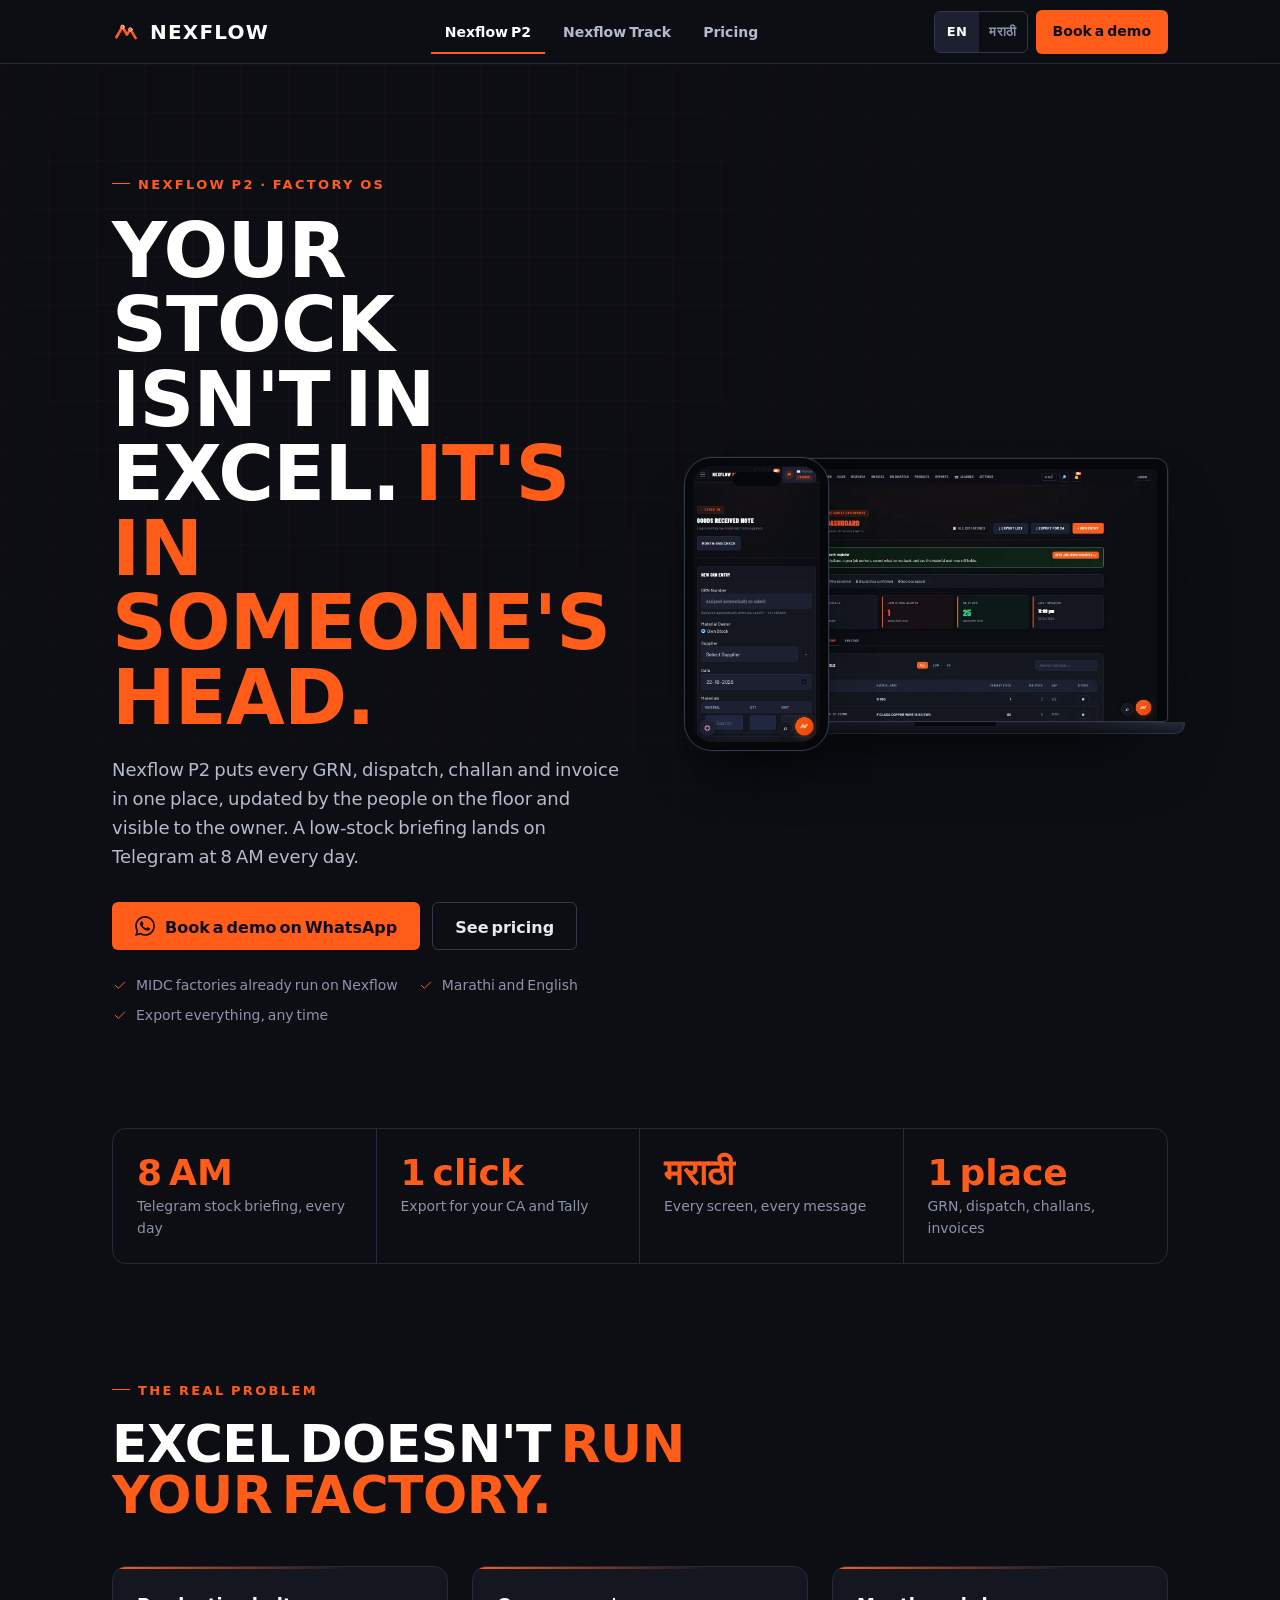
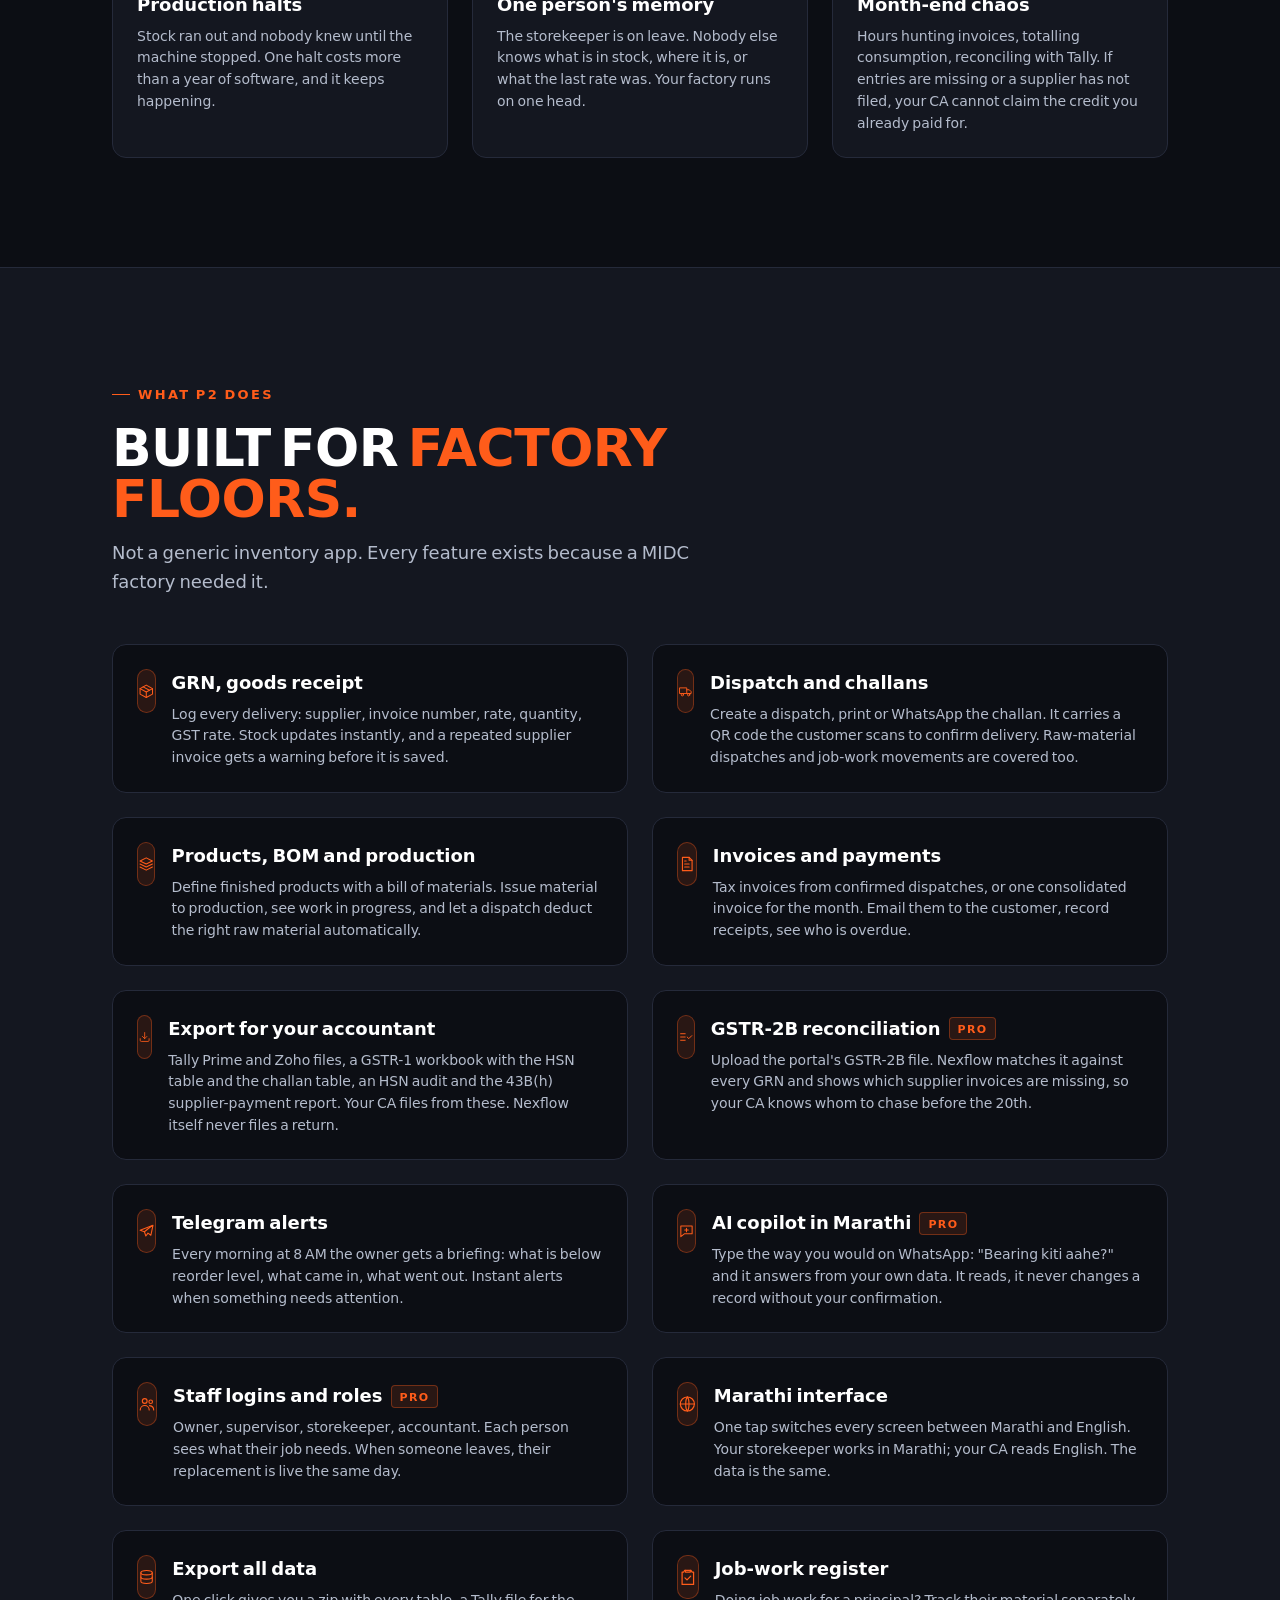
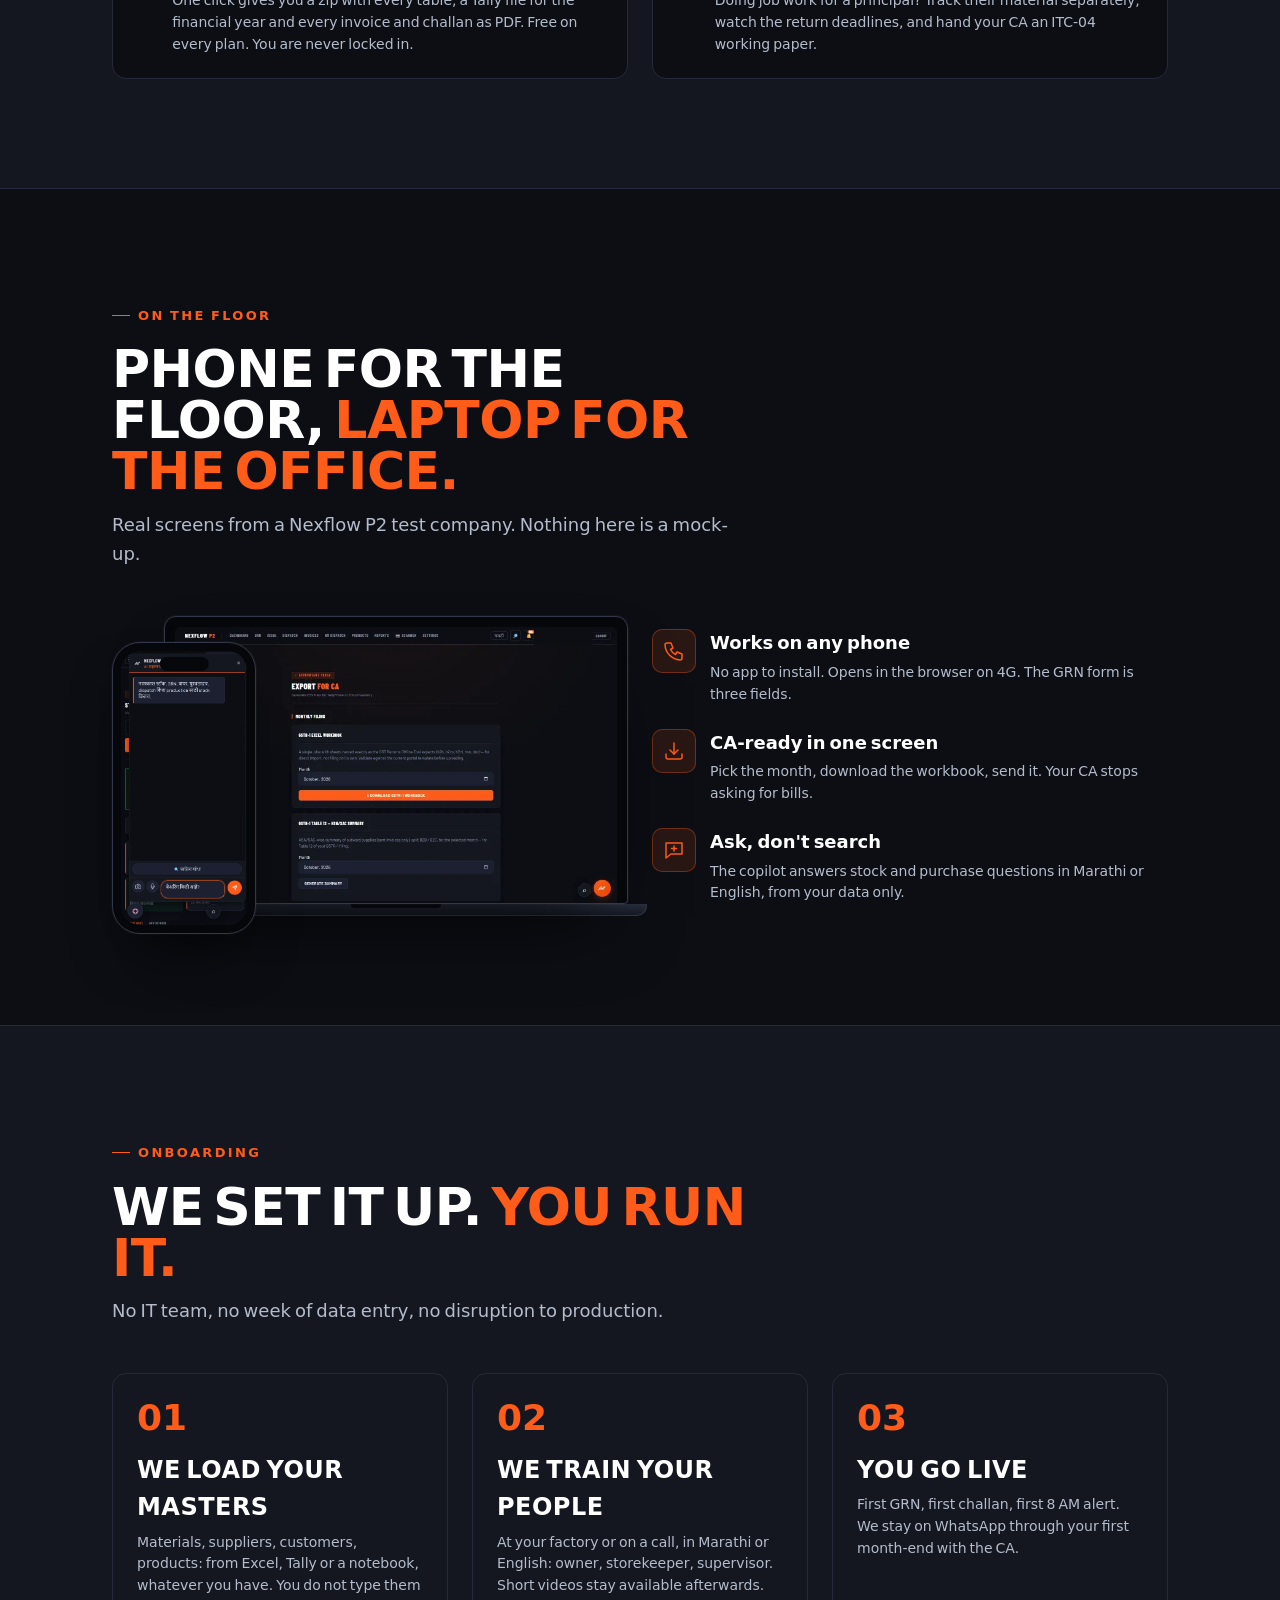
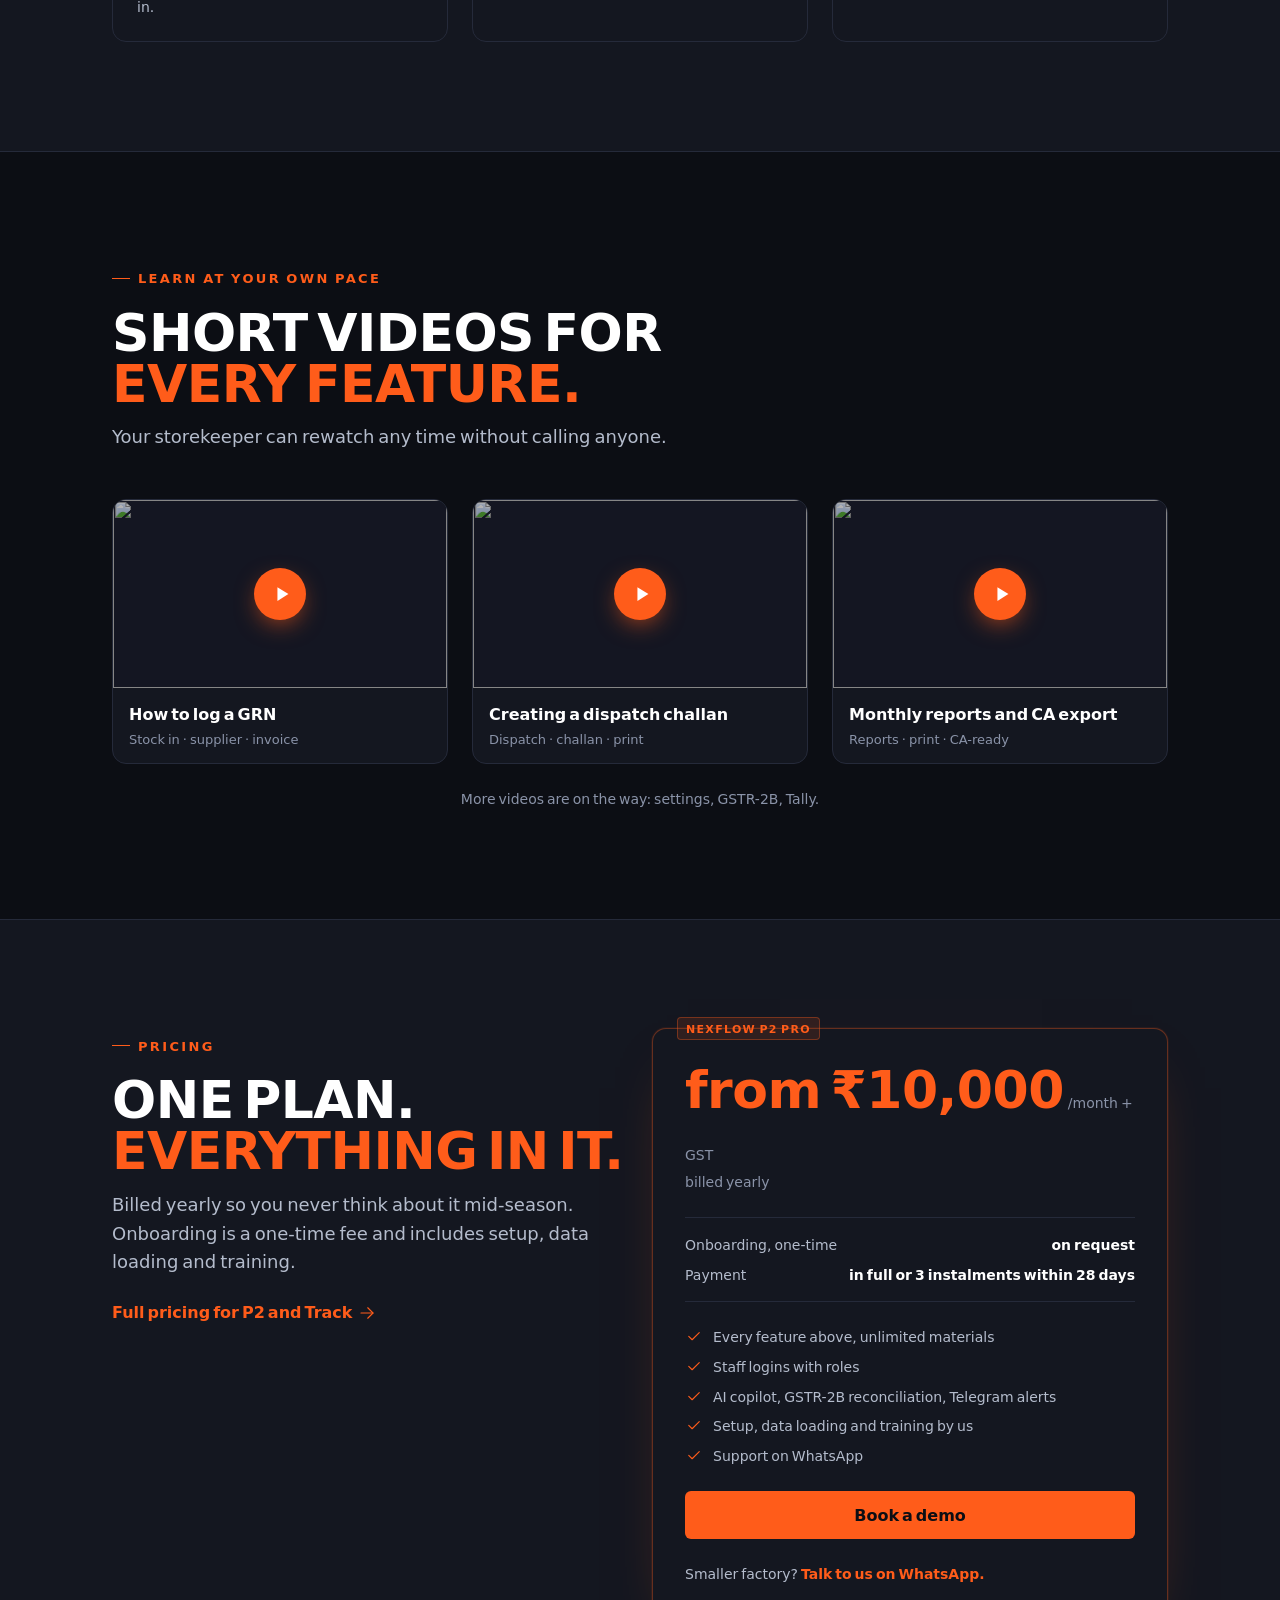
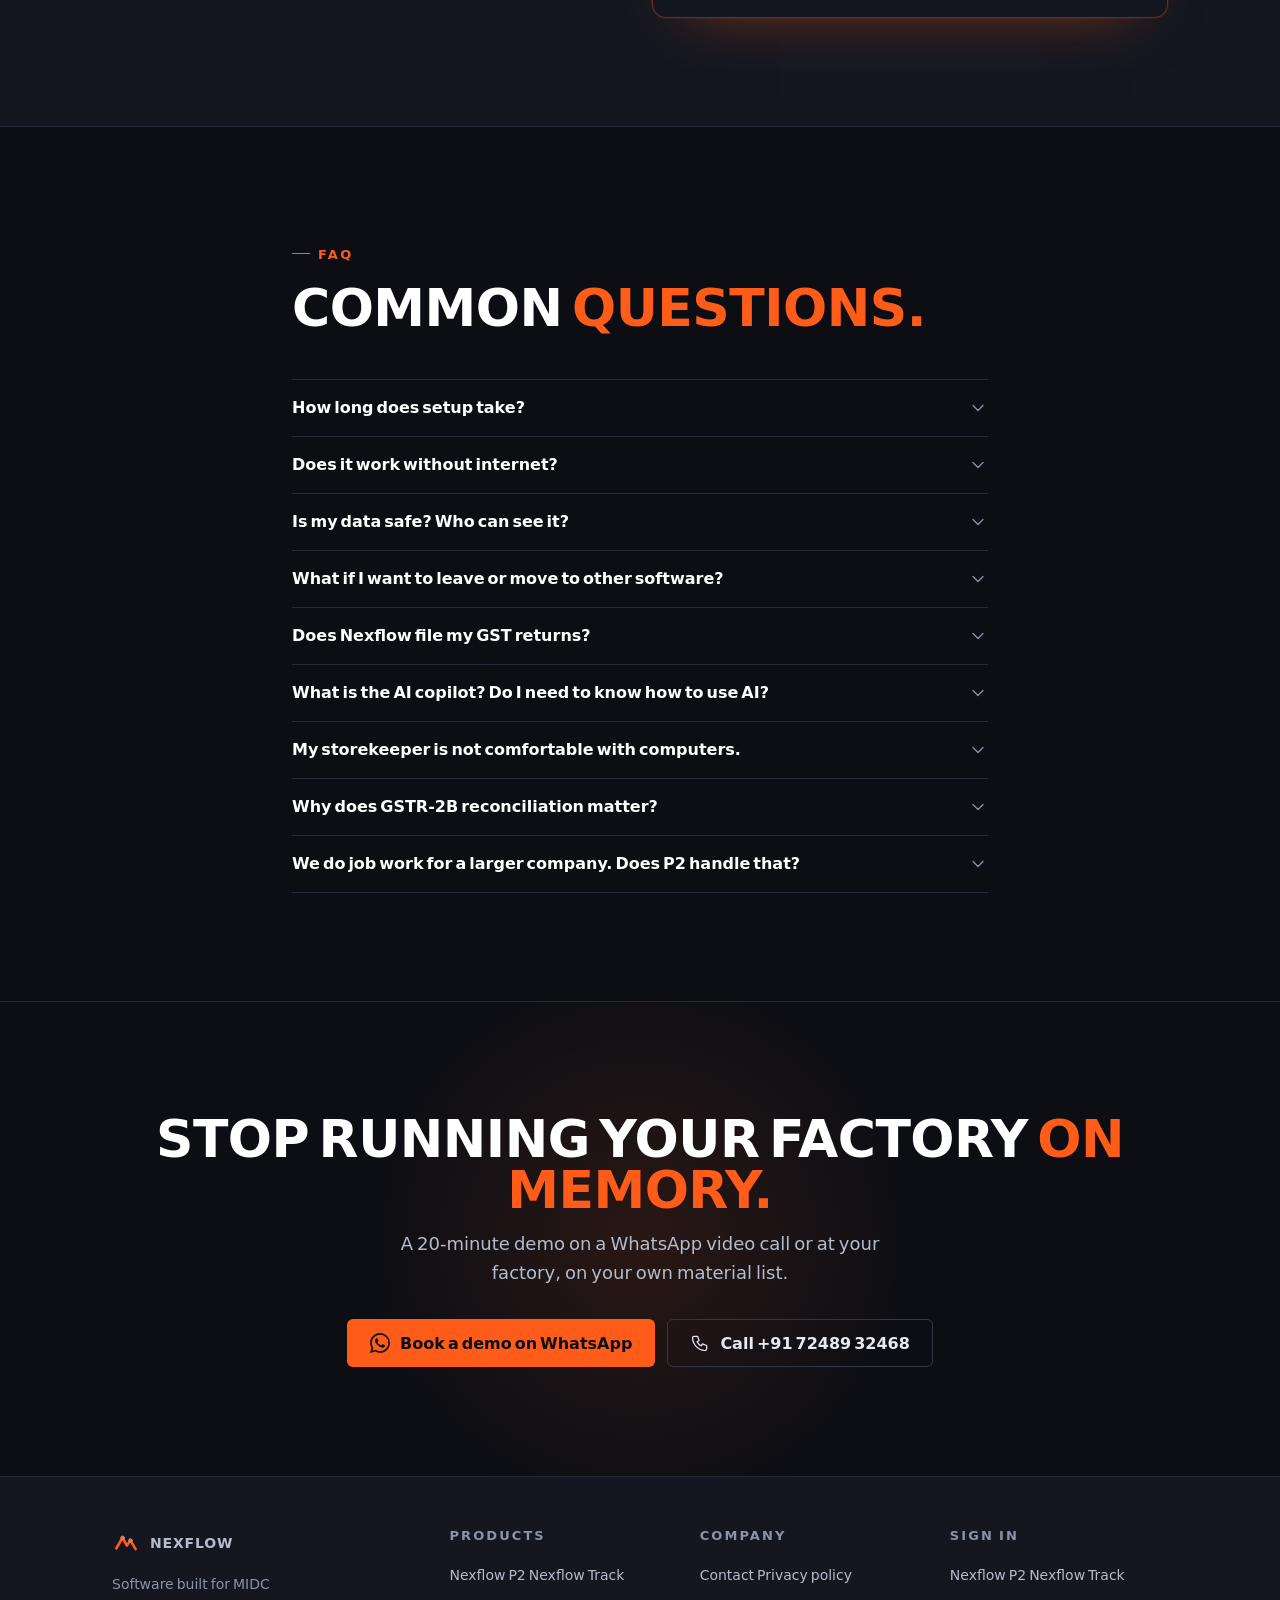
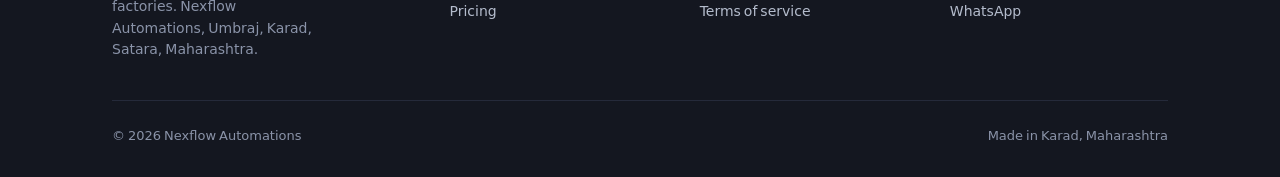
==== commit f5d8afce: "Screenshots from the P2 test tenant (reviewed, redacted) and LCP tweaks - assets/shots: dashboard-la" ====
--- a/p2.html
+++ b/p2.html
@@ -94,8 +94,8 @@
       <div class="device-laptop">
         <div class="device-laptop__screen">
           <picture>
-            <source srcset="assets/shots/dashboard-laptop.webp" type="image/webp">
-            <img src="assets/shots/dashboard-laptop.jpg" width="1440" height="900" alt="Nexflow P2 dashboard on a laptop" fetchpriority="high" decoding="async">
+            <source type="image/webp" srcset="assets/shots/dashboard-laptop-sm.webp 720w, assets/shots/dashboard-laptop.webp 1440w" sizes="(min-width: 900px) 560px, 92vw">
+            <img src="assets/shots/dashboard-laptop.jpg" srcset="assets/shots/dashboard-laptop-sm.jpg 720w, assets/shots/dashboard-laptop.jpg 1440w" sizes="(min-width: 900px) 560px, 92vw" width="1440" height="900" alt="Nexflow P2 dashboard on a laptop" fetchpriority="high" decoding="async">
           </picture>
         </div>
         <div class="device-laptop__base"></div>
@@ -218,8 +218,8 @@
         <div class="device-laptop">
           <div class="device-laptop__screen">
             <picture>
-              <source srcset="assets/shots/export-laptop.webp" type="image/webp">
-              <img src="assets/shots/export-laptop.jpg" width="1440" height="900" alt="Export for Accountant screen: Tally, GSTR-1 workbook, HSN audit and 43B(h) reports" loading="lazy" decoding="async">
+              <source type="image/webp" srcset="assets/shots/export-laptop-sm.webp 720w, assets/shots/export-laptop.webp 1440w" sizes="(min-width: 900px) 560px, 92vw">
+              <img src="assets/shots/export-laptop.jpg" srcset="assets/shots/export-laptop-sm.jpg 720w, assets/shots/export-laptop.jpg 1440w" sizes="(min-width: 900px) 560px, 92vw" width="1440" height="900" alt="Export for Accountant screen: Tally, GSTR-1 workbook, HSN audit and 43B(h) reports" loading="lazy" decoding="async">
             </picture>
           </div>
           <div class="device-laptop__base"></div>
